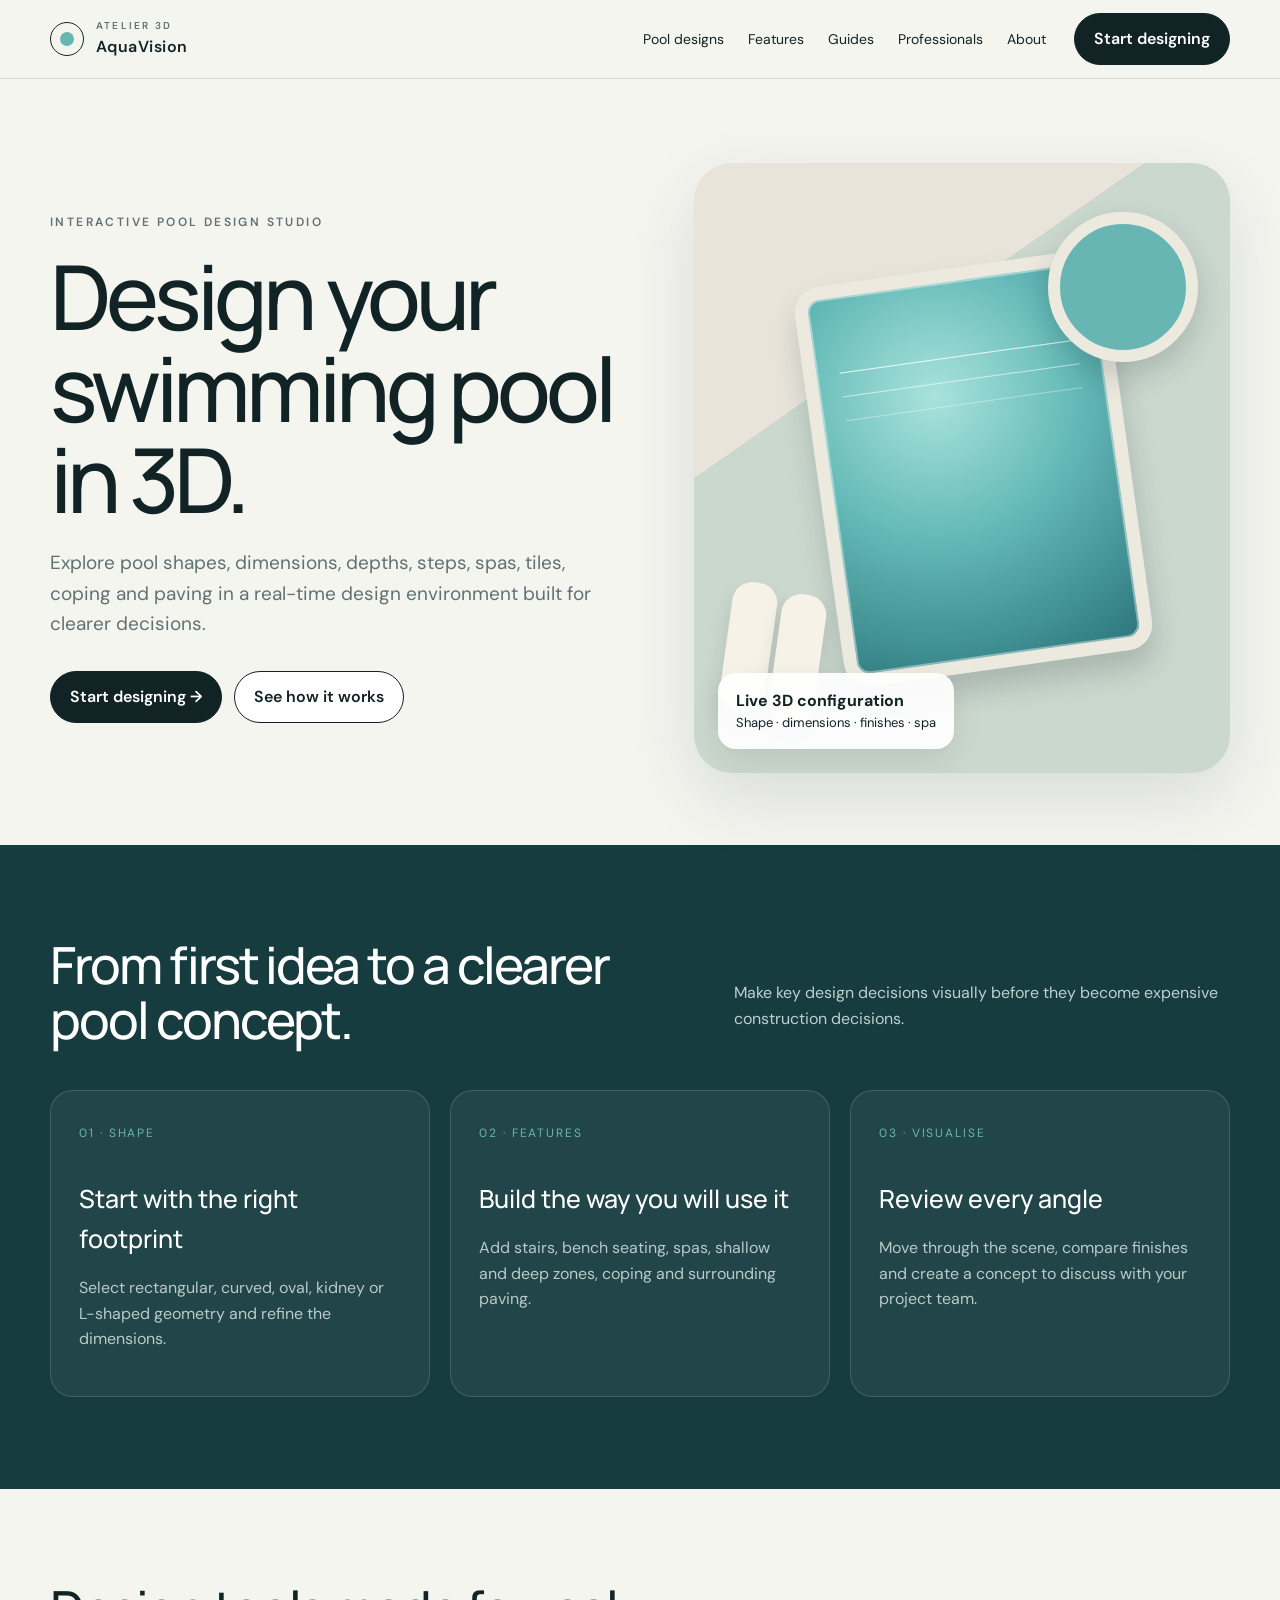
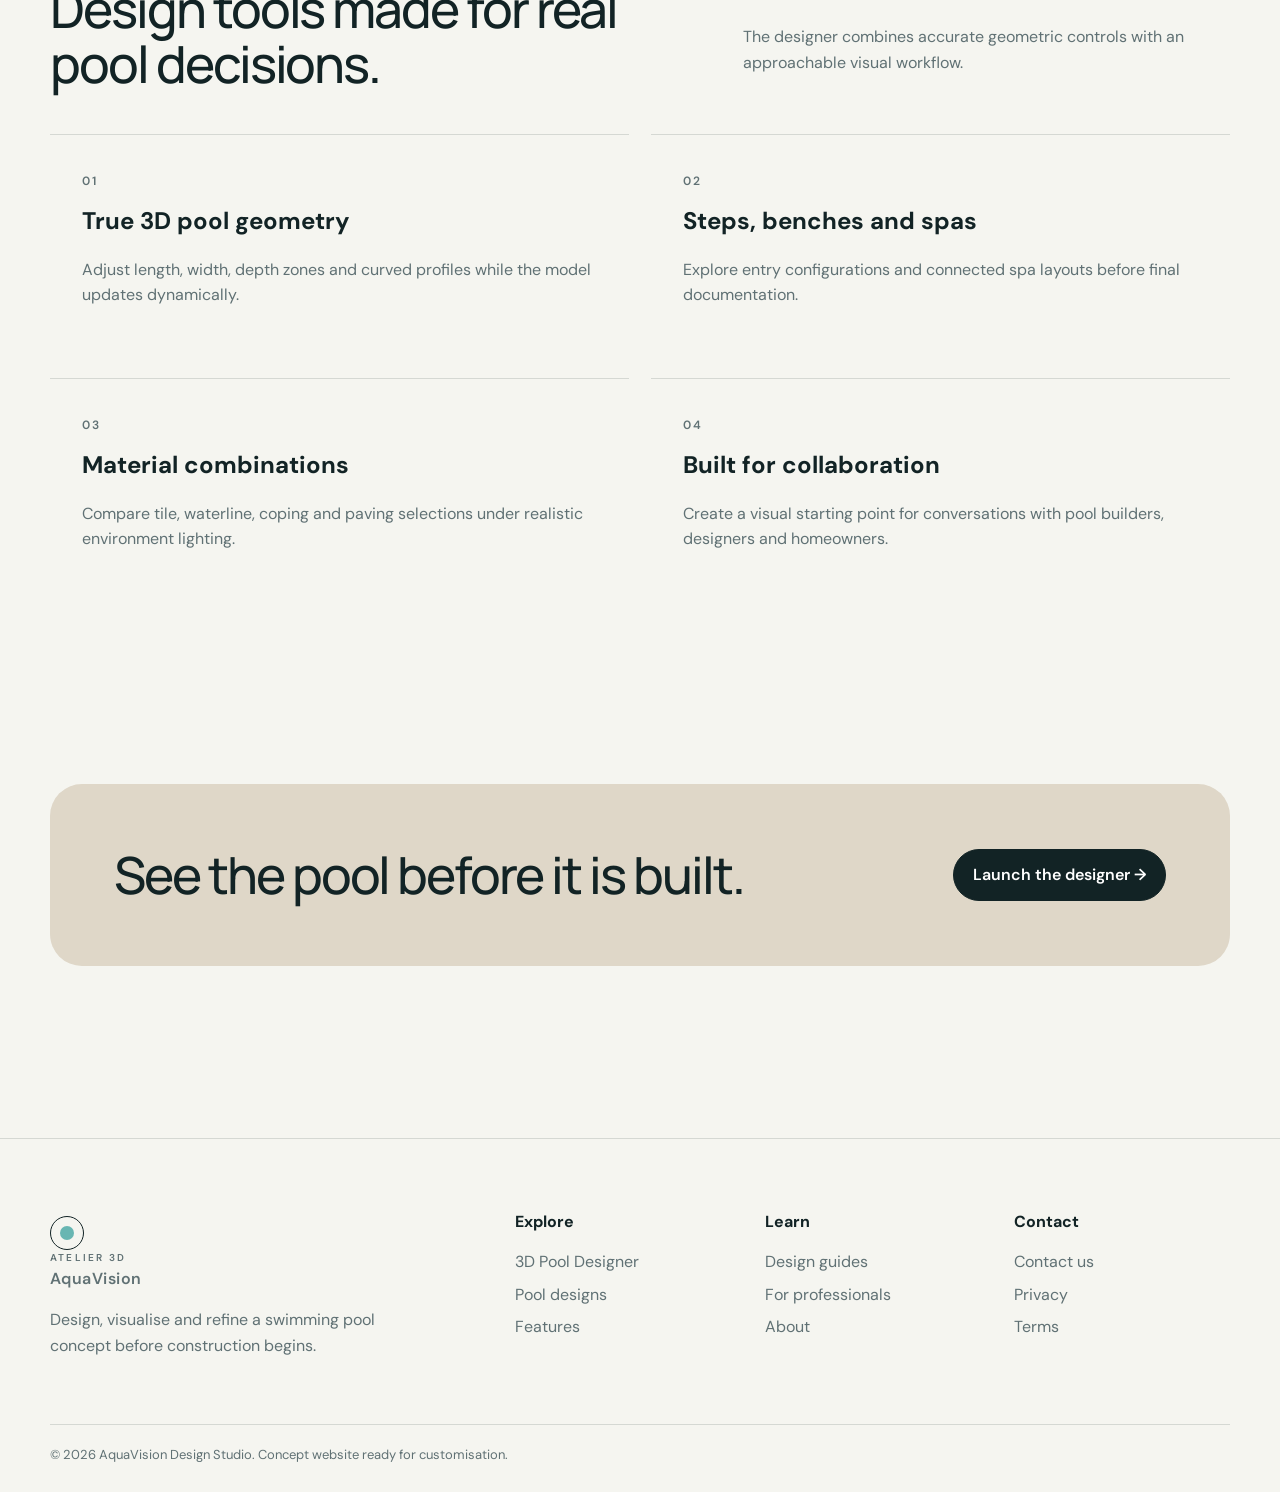
==== index.html @ f7818177 "Add files via upload" ====
<!doctype html><html lang="en-AU"><head><meta charset="utf-8"><meta name="viewport" content="width=device-width,initial-scale=1"><title>AquaVision | Design Your Swimming Pool in 3D</title><meta name="description" content="Interactive 3D swimming pool design software for exploring pool shapes, dimensions, steps, spas, tiles, coping and paving."><link rel="canonical" href="https://example.com/"><meta property="og:title" content="AquaVision | Design Your Swimming Pool in 3D"><meta property="og:description" content="Interactive 3D swimming pool design software for exploring pool shapes, dimensions, steps, spas, tiles, coping and paving."><meta property="og:type" content="website"><link rel="stylesheet" href="./assets/css/site.css"></head><body><header class="site-header"><div class="container nav"><a class="brand" href="./index.html"><span class="brand-mark"></span><span><small>ATELIER 3D</small>AquaVision</span></a><button class="menu-btn" aria-label="Toggle navigation">☰</button><nav class="nav-links"><a href="./pool-designs/index.html">Pool designs</a><a href="./pool-features/index.html">Features</a><a href="./guides/index.html">Guides</a><a href="./professionals/index.html">Professionals</a><a href="./about/index.html">About</a></nav><a class="nav-cta" href="./pool-designer/index.html">Start designing</a></div></header><main><section class="hero"><div class="container hero-grid"><div><div class="eyebrow">Interactive pool design studio</div><h1>Design your swimming pool in 3D.</h1><p>Explore pool shapes, dimensions, depths, steps, spas, tiles, coping and paving in a real-time design environment built for clearer decisions.</p><div class="actions"><a class="btn btn-primary" href="./pool-designer/index.html">Start designing →</a><a class="btn btn-light" href="#how">See how it works</a></div></div><div class="hero-visual" aria-label="Stylised aerial illustration of a modern swimming pool"><div class="pool-scene"><div class="pool-body"></div><div class="spa-circle"></div><div class="lounger l1"></div><div class="lounger l2"></div><div class="hero-badge"><strong>Live 3D configuration</strong>Shape · dimensions · finishes · spa</div></div></div></div></section>
<section class="section section-dark" id="how"><div class="container"><div class="section-head"><h2>From first idea to a clearer pool concept.</h2><p>Make key design decisions visually before they become expensive construction decisions.</p></div><div class="grid-3"><article class="card"><span class="card-number">01 · SHAPE</span><h3>Start with the right footprint</h3><p>Select rectangular, curved, oval, kidney or L-shaped geometry and refine the dimensions.</p></article><article class="card"><span class="card-number">02 · FEATURES</span><h3>Build the way you will use it</h3><p>Add stairs, bench seating, spas, shallow and deep zones, coping and surrounding paving.</p></article><article class="card"><span class="card-number">03 · VISUALISE</span><h3>Review every angle</h3><p>Move through the scene, compare finishes and create a concept to discuss with your project team.</p></article></div></div></section>
<section class="section"><div class="container"><div class="section-head"><h2>Design tools made for real pool decisions.</h2><p>The designer combines accurate geometric controls with an approachable visual workflow.</p></div><div class="feature-grid"><article class="feature"><span class="eyebrow">01</span><h3>True 3D pool geometry</h3><p>Adjust length, width, depth zones and curved profiles while the model updates dynamically.</p></article><article class="feature"><span class="eyebrow">02</span><h3>Steps, benches and spas</h3><p>Explore entry configurations and connected spa layouts before final documentation.</p></article><article class="feature"><span class="eyebrow">03</span><h3>Material combinations</h3><p>Compare tile, waterline, coping and paving selections under realistic environment lighting.</p></article><article class="feature"><span class="eyebrow">04</span><h3>Built for collaboration</h3><p>Create a visual starting point for conversations with pool builders, designers and homeowners.</p></article></div></div></section>
<section class="section"><div class="container banner"><h2>See the pool before it is built.</h2><a class="btn btn-primary" href="./pool-designer/index.html">Launch the designer →</a></div></section></main><footer class="footer"><div class="container"><div class="footer-grid"><div><a class="brand" href="./index.html"><span class="brand-mark"></span><span><small>ATELIER 3D</small>AquaVision</span></a><p style="max-width:360px;color:var(--muted)">Design, visualise and refine a swimming pool concept before construction begins.</p></div><div><h4>Explore</h4><a href="./pool-designer/index.html">3D Pool Designer</a><a href="./pool-designs/index.html">Pool designs</a><a href="./pool-features/index.html">Features</a></div><div><h4>Learn</h4><a href="./guides/index.html">Design guides</a><a href="./professionals/index.html">For professionals</a><a href="./about/index.html">About</a></div><div><h4>Contact</h4><a href="./contact/index.html">Contact us</a><a href="./privacy-policy/index.html">Privacy</a><a href="./terms-and-conditions/index.html">Terms</a></div></div><div class="copyright">© <span data-year></span> AquaVision Design Studio. Concept website ready for customisation.</div></div></footer><script src="./assets/js/site.js" defer></script></body></html>
---- assets/css/site.css ----
@import url('https://fonts.googleapis.com/css2?family=DM+Sans:wght@400;500;600&family=Manrope:wght@400;500;600&display=swap');
:root{--ink:#122325;--muted:#607174;--paper:#f5f5f0;--white:#fff;--line:rgba(18,35,37,.14);--aqua:#68b6b2;--deep:#173c40;--sand:#dfd7c8;--radius:1.4rem;--shadow:0 24px 70px rgba(20,44,46,.12)}
*{box-sizing:border-box}html{scroll-behavior:smooth}body{margin:0;background:var(--paper);color:var(--ink);font-family:'DM Sans',Arial,sans-serif;line-height:1.6}img{max-width:100%;display:block}a{color:inherit;text-decoration:none}button,input,textarea,select{font:inherit}.container{width:min(1180px,calc(100% - 40px));margin:auto}.site-header{position:sticky;top:0;z-index:50;background:rgba(245,245,240,.9);backdrop-filter:blur(18px);border-bottom:1px solid var(--line)}.nav{height:78px;display:flex;align-items:center;gap:28px}.brand{display:flex;align-items:center;gap:12px;font-weight:600;letter-spacing:.03em}.brand-mark{width:34px;height:34px;border-radius:50%;border:1px solid var(--ink);display:grid;place-items:center}.brand-mark:after{content:'';width:14px;height:14px;border-radius:50%;background:var(--aqua)}.brand small{display:block;font-size:10px;letter-spacing:.22em;color:var(--muted)}.nav-links{display:flex;gap:24px;margin-left:auto;font-size:14px}.nav-links a:hover{color:var(--aqua)}.nav-cta,.btn{display:inline-flex;align-items:center;justify-content:center;gap:8px;border-radius:999px;border:1px solid var(--ink);padding:12px 19px;font-weight:600;cursor:pointer;transition:.2s}.btn:hover,.nav-cta:hover{transform:translateY(-2px)}.btn-primary,.nav-cta{background:var(--ink);color:#fff}.btn-light{background:#fff}.menu-btn{display:none;margin-left:auto;border:0;background:transparent;font-size:25px}.hero{padding:84px 0 72px}.hero-grid{display:grid;grid-template-columns:1.04fr .96fr;gap:64px;align-items:center}.eyebrow{font-size:12px;letter-spacing:.2em;text-transform:uppercase;color:var(--muted);font-weight:600}.hero h1,.page-hero h1{font-family:'Manrope',sans-serif;font-weight:500;letter-spacing:-.055em;line-height:1.02;margin:18px 0 24px;font-size:clamp(3.6rem,7vw,7rem)}.hero p{font-size:19px;color:var(--muted);max-width:620px}.actions{display:flex;flex-wrap:wrap;gap:12px;margin-top:32px}.hero-visual{position:relative;min-height:610px;border-radius:38px;background:#d8e7e4;overflow:hidden;box-shadow:var(--shadow)}.pool-scene{position:absolute;inset:0;background:linear-gradient(145deg,#e8e4da 0 32%,#cbd8ce 32% 100%)}.pool-body{position:absolute;width:58%;height:66%;left:23%;top:17%;border:13px solid #ece9df;border-radius:26px;background:radial-gradient(circle at 40% 30%,#a9e3dc,#64b9b7 45%,#2c777c);box-shadow:0 18px 28px rgba(18,35,37,.18),inset 0 0 0 2px rgba(255,255,255,.4);transform:rotate(-8deg)}.pool-body:before,.pool-body:after{content:'';position:absolute;left:8%;right:8%;height:1px;background:rgba(255,255,255,.5);box-shadow:0 24px rgba(255,255,255,.34),0 48px rgba(255,255,255,.2);top:20%}.spa-circle{position:absolute;width:150px;height:150px;border:12px solid #ece9df;border-radius:50%;right:6%;top:8%;background:#67b6b4;box-shadow:0 14px 30px rgba(18,35,37,.18)}.lounger{position:absolute;width:45px;height:130px;border-radius:20px;background:#f7f2e8;box-shadow:0 12px 20px rgba(18,35,37,.12)}.l1{left:6%;bottom:10%;transform:rotate(8deg)}.l2{left:15%;bottom:8%;transform:rotate(8deg)}.hero-badge{position:absolute;left:24px;bottom:24px;background:rgba(255,255,255,.92);padding:15px 18px;border-radius:18px;font-size:13px;box-shadow:0 12px 30px rgba(0,0,0,.08)}.hero-badge strong{display:block;font-size:16px}.section{padding:92px 0}.section-dark{background:var(--deep);color:#fff}.section-head{display:flex;justify-content:space-between;align-items:end;gap:30px;margin-bottom:42px}.section-head h2{font-family:'Manrope';font-weight:500;font-size:clamp(2.4rem,4vw,4.6rem);line-height:1.08;letter-spacing:-.04em;margin:0}.section-head p{max-width:500px;color:var(--muted)}.section-dark .section-head p{color:#bdd0cf}.grid-3{display:grid;grid-template-columns:repeat(3,1fr);gap:20px}.card{background:#fff;border:1px solid var(--line);border-radius:var(--radius);padding:28px;min-height:230px}.section-dark .card{background:rgba(255,255,255,.05);border-color:rgba(255,255,255,.14)}.card-number{font-size:12px;letter-spacing:.16em;color:var(--aqua)}.card h3{font-family:'Manrope';font-weight:500;font-size:25px;margin:35px 0 12px}.card p{color:var(--muted)}.section-dark .card p{color:#b9cac9}.feature-grid{display:grid;grid-template-columns:repeat(2,1fr);gap:22px}.feature{padding:32px;border-top:1px solid var(--line)}.feature h3{font-size:24px;margin:10px 0}.feature p{color:var(--muted)}.banner{border-radius:32px;padding:64px;background:var(--sand);display:grid;grid-template-columns:1fr auto;align-items:center;gap:30px}.banner h2{font:500 clamp(2.3rem,4vw,4.4rem)/1.05 'Manrope';letter-spacing:-.04em;margin:0}.page-hero{padding:78px 0 52px}.page-hero p{font-size:19px;color:var(--muted);max-width:740px}.content-grid{display:grid;grid-template-columns:repeat(3,1fr);gap:22px}.content-card{background:#fff;border-radius:22px;overflow:hidden;border:1px solid var(--line)}.content-art{height:210px;background:linear-gradient(135deg,#cdded9,#89bab5);position:relative}.content-art:after{content:'';position:absolute;inset:24px;border:9px solid rgba(255,255,255,.8);border-radius:20px;background:linear-gradient(145deg,#8fd1cb,#367f84)}.content-body{padding:25px}.content-body h2,.content-body h3{font:500 25px 'Manrope';margin:0 0 10px}.content-body p{color:var(--muted)}.prose{max-width:820px}.prose h2{font:500 40px 'Manrope';letter-spacing:-.035em;margin-top:55px}.prose h3{font:500 25px 'Manrope';margin-top:34px}.prose p,.prose li{color:var(--muted);font-size:17px}.prose li{margin:8px 0}.faq{border-top:1px solid var(--line)}details{border-bottom:1px solid var(--line);padding:20px 0}summary{cursor:pointer;font-weight:600;font-size:18px}.designer-shell{background:#fff;border:1px solid var(--line);border-radius:26px;overflow:hidden}.designer-toolbar{display:flex;justify-content:space-between;align-items:center;padding:16px 20px;border-bottom:1px solid var(--line)}.designer-frame{display:block;width:100%;height:78vh;min-height:680px;border:0;background:#dfe9e7}.form-grid{display:grid;grid-template-columns:1fr 1fr;gap:18px}.field{display:flex;flex-direction:column;gap:7px}.field.full{grid-column:1/-1}.field input,.field textarea,.field select{border:1px solid var(--line);border-radius:12px;padding:13px;background:#fff}.field textarea{min-height:140px}.notice{padding:14px 16px;border-radius:12px;background:#e5eeec;color:var(--deep);display:none}.footer{padding:70px 0 26px;border-top:1px solid var(--line);margin-top:80px}.footer-grid{display:grid;grid-template-columns:2fr 1fr 1fr 1fr;gap:34px}.footer h4{margin:0 0 15px}.footer a{display:block;color:var(--muted);margin:7px 0}.copyright{border-top:1px solid var(--line);margin-top:50px;padding-top:20px;color:var(--muted);font-size:13px}.mobile-open .nav-links{display:flex}
@media(max-width:900px){.hero-grid,.grid-3,.content-grid,.footer-grid{grid-template-columns:1fr}.hero-visual{min-height:480px}.feature-grid{grid-template-columns:1fr}.section-head,.banner{grid-template-columns:1fr;display:grid}.nav-links{display:none;position:absolute;left:20px;right:20px;top:78px;background:#fff;padding:20px;border-radius:18px;box-shadow:var(--shadow);flex-direction:column}.menu-btn{display:block}.nav-cta{display:none}.designer-frame{height:70vh;min-height:560px}}
@media(max-width:600px){.container{width:min(100% - 24px,1180px)}.hero{padding-top:48px}.hero h1,.page-hero h1{font-size:3.25rem}.hero-visual{min-height:400px}.section{padding:65px 0}.form-grid{grid-template-columns:1fr}.field.full{grid-column:auto}.banner{padding:34px}.pool-body{width:66%;left:17%}.spa-circle{width:110px;height:110px}}
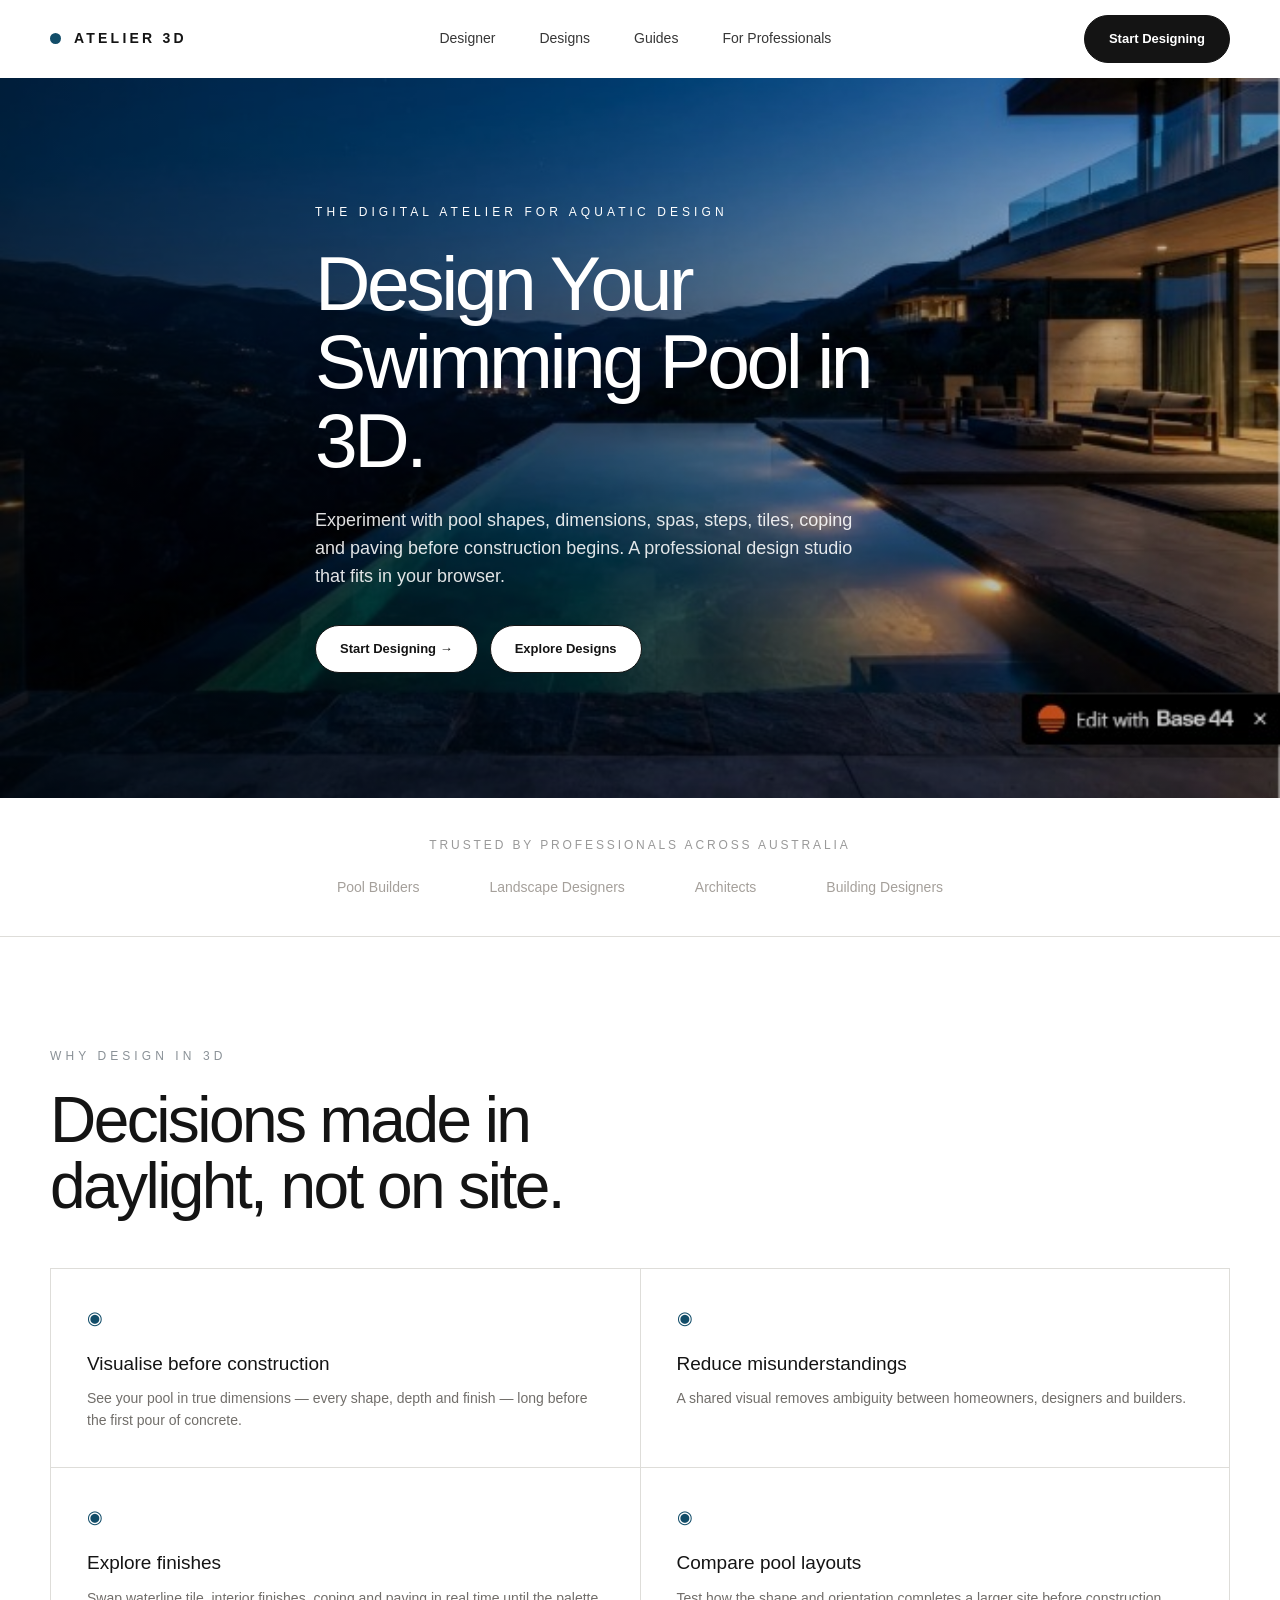
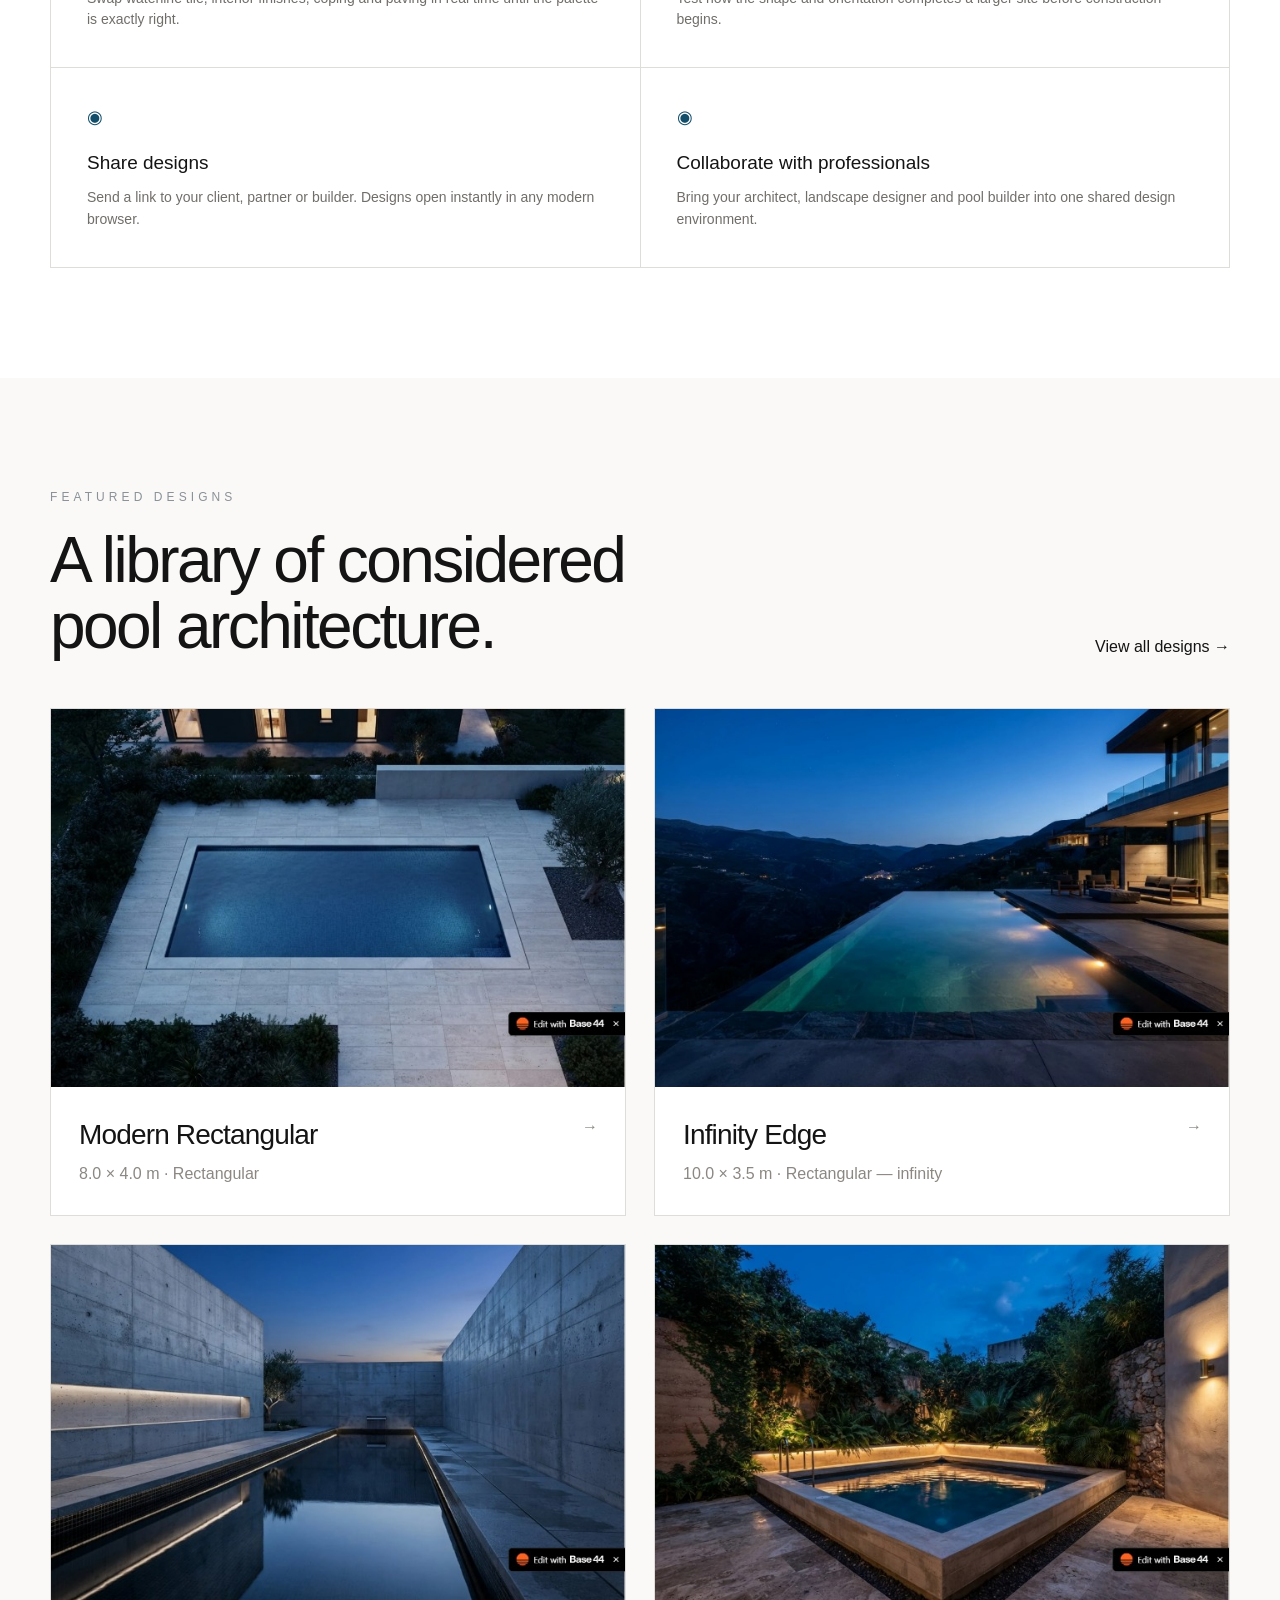
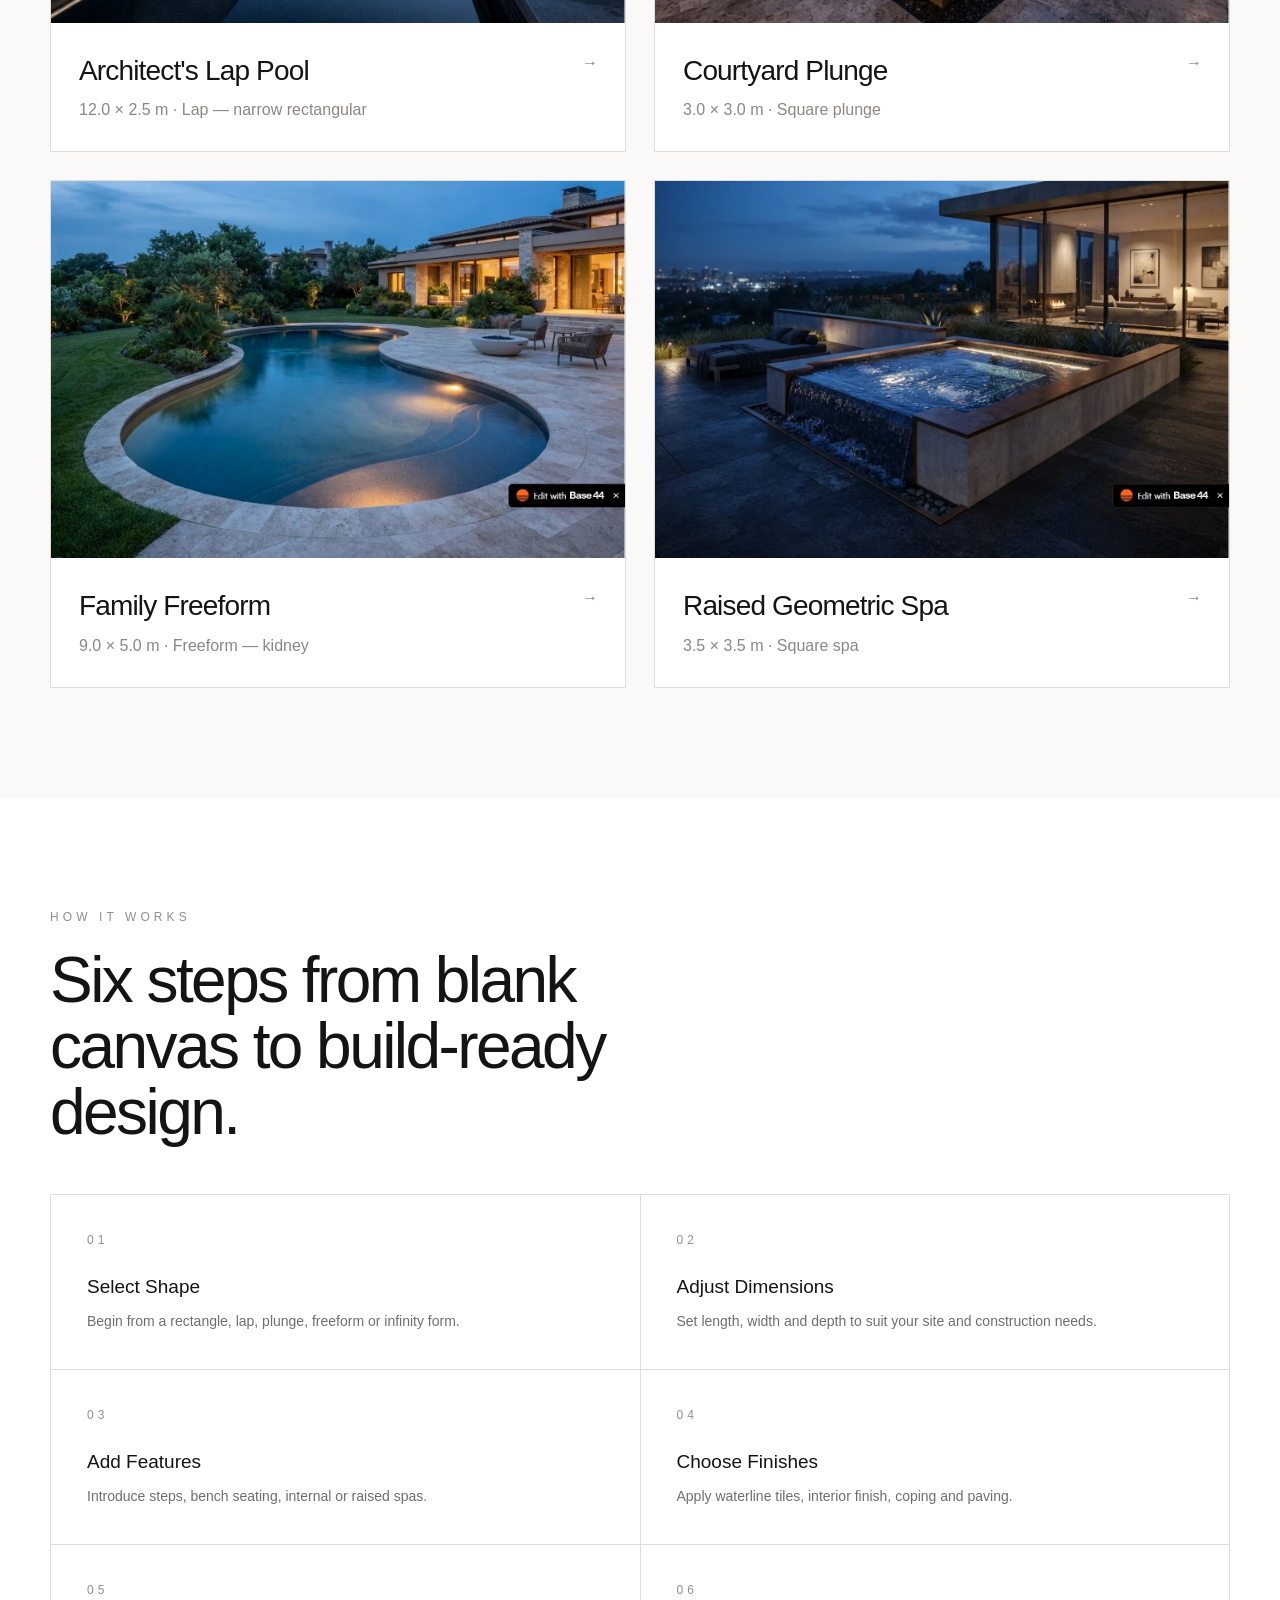
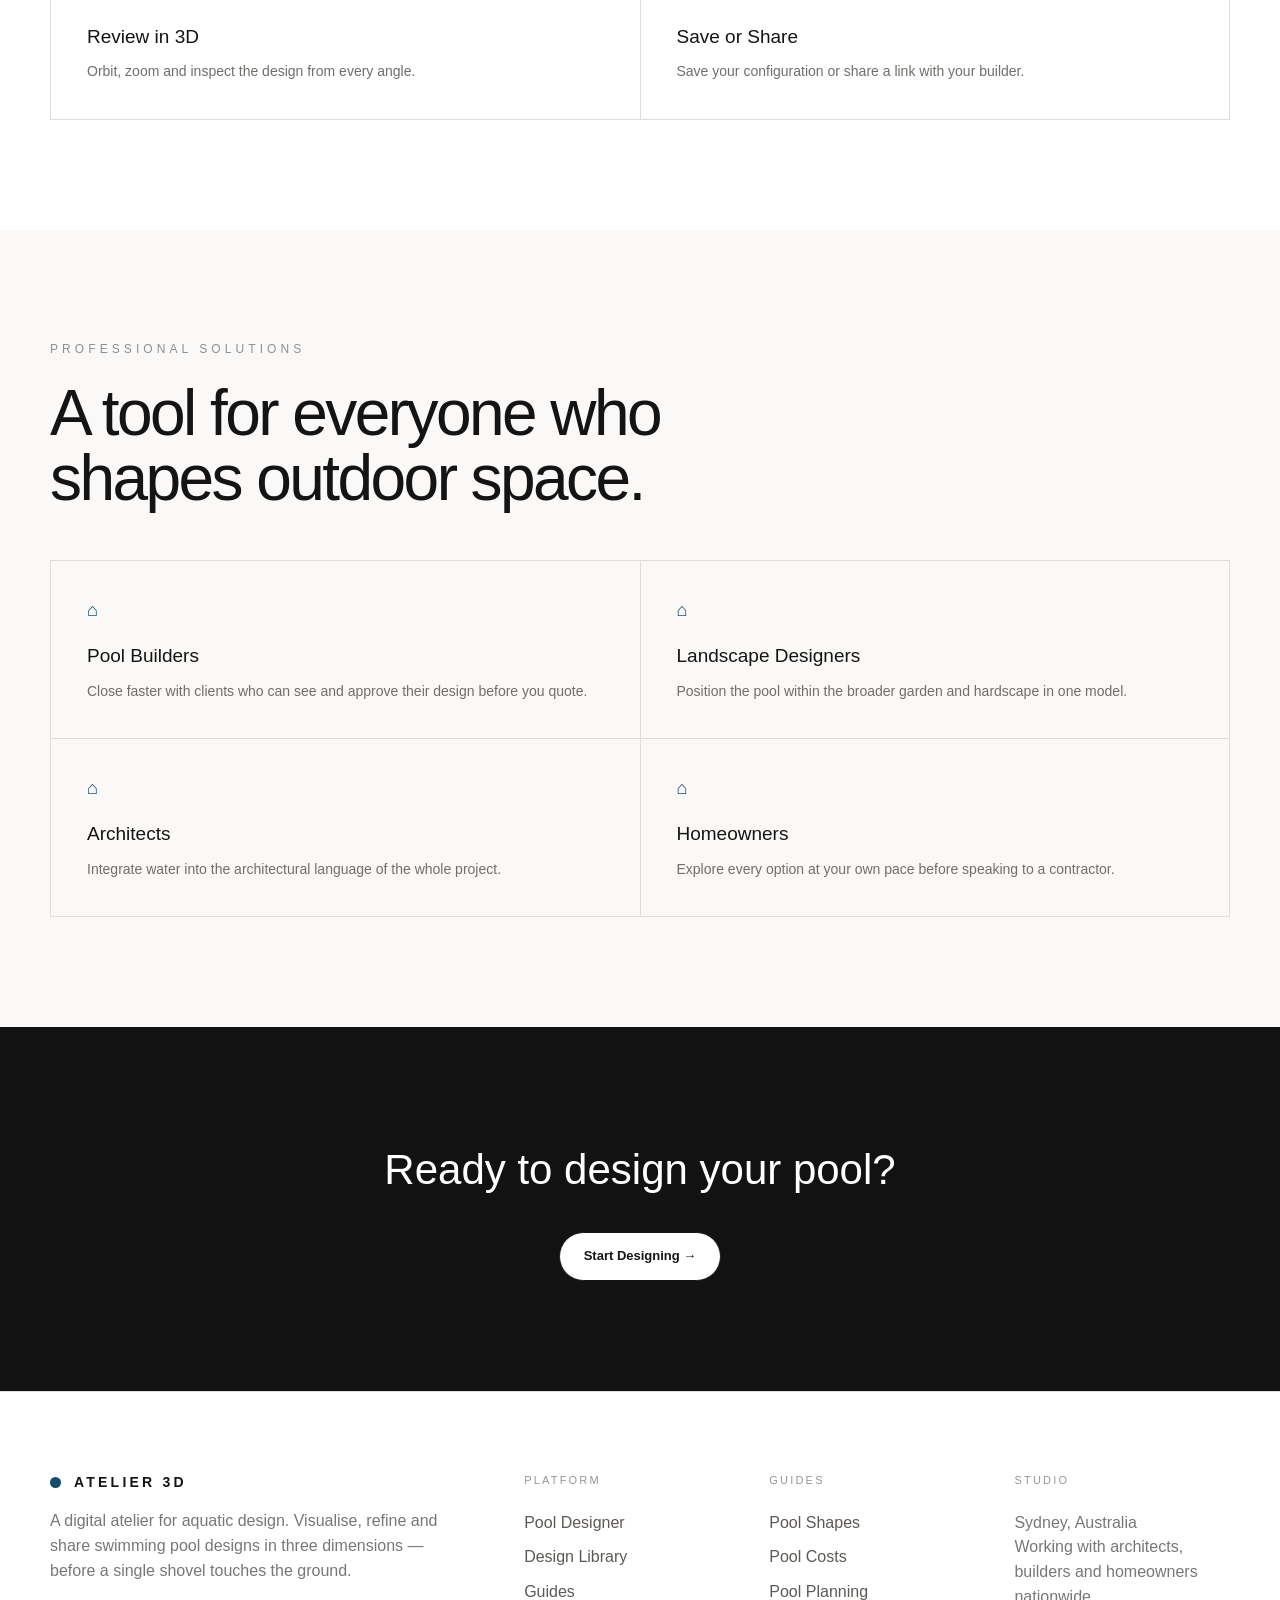
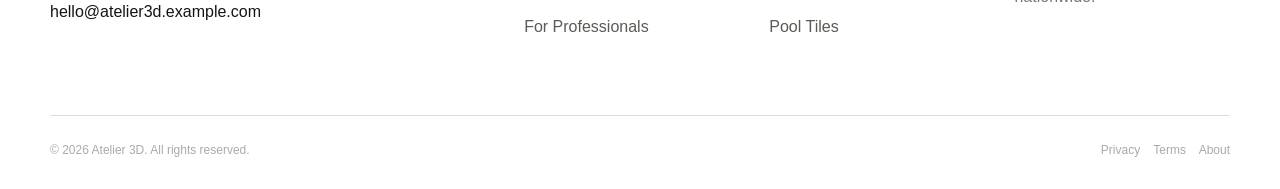
==== commit 3272481a: "Add files via upload" ====
--- a/index.html
+++ b/index.html
@@ -1,4 +1,46 @@
-<!doctype html><html lang="en-AU"><head><meta charset="utf-8"><meta name="viewport" content="width=device-width,initial-scale=1"><title>AquaVision | Design Your Swimming Pool in 3D</title><meta name="description" content="Interactive 3D swimming pool design software for exploring pool shapes, dimensions, steps, spas, tiles, coping and paving."><link rel="canonical" href="https://example.com/"><meta property="og:title" content="AquaVision | Design Your Swimming Pool in 3D"><meta property="og:description" content="Interactive 3D swimming pool design software for exploring pool shapes, dimensions, steps, spas, tiles, coping and paving."><meta property="og:type" content="website"><link rel="stylesheet" href="./assets/css/site.css"></head><body><header class="site-header"><div class="container nav"><a class="brand" href="./index.html"><span class="brand-mark"></span><span><small>ATELIER 3D</small>AquaVision</span></a><button class="menu-btn" aria-label="Toggle navigation">☰</button><nav class="nav-links"><a href="./pool-designs/index.html">Pool designs</a><a href="./pool-features/index.html">Features</a><a href="./guides/index.html">Guides</a><a href="./professionals/index.html">Professionals</a><a href="./about/index.html">About</a></nav><a class="nav-cta" href="./pool-designer/index.html">Start designing</a></div></header><main><section class="hero"><div class="container hero-grid"><div><div class="eyebrow">Interactive pool design studio</div><h1>Design your swimming pool in 3D.</h1><p>Explore pool shapes, dimensions, depths, steps, spas, tiles, coping and paving in a real-time design environment built for clearer decisions.</p><div class="actions"><a class="btn btn-primary" href="./pool-designer/index.html">Start designing →</a><a class="btn btn-light" href="#how">See how it works</a></div></div><div class="hero-visual" aria-label="Stylised aerial illustration of a modern swimming pool"><div class="pool-scene"><div class="pool-body"></div><div class="spa-circle"></div><div class="lounger l1"></div><div class="lounger l2"></div><div class="hero-badge"><strong>Live 3D configuration</strong>Shape · dimensions · finishes · spa</div></div></div></div></section>
-<section class="section section-dark" id="how"><div class="container"><div class="section-head"><h2>From first idea to a clearer pool concept.</h2><p>Make key design decisions visually before they become expensive construction decisions.</p></div><div class="grid-3"><article class="card"><span class="card-number">01 · SHAPE</span><h3>Start with the right footprint</h3><p>Select rectangular, curved, oval, kidney or L-shaped geometry and refine the dimensions.</p></article><article class="card"><span class="card-number">02 · FEATURES</span><h3>Build the way you will use it</h3><p>Add stairs, bench seating, spas, shallow and deep zones, coping and surrounding paving.</p></article><article class="card"><span class="card-number">03 · VISUALISE</span><h3>Review every angle</h3><p>Move through the scene, compare finishes and create a concept to discuss with your project team.</p></article></div></div></section>
-<section class="section"><div class="container"><div class="section-head"><h2>Design tools made for real pool decisions.</h2><p>The designer combines accurate geometric controls with an approachable visual workflow.</p></div><div class="feature-grid"><article class="feature"><span class="eyebrow">01</span><h3>True 3D pool geometry</h3><p>Adjust length, width, depth zones and curved profiles while the model updates dynamically.</p></article><article class="feature"><span class="eyebrow">02</span><h3>Steps, benches and spas</h3><p>Explore entry configurations and connected spa layouts before final documentation.</p></article><article class="feature"><span class="eyebrow">03</span><h3>Material combinations</h3><p>Compare tile, waterline, coping and paving selections under realistic environment lighting.</p></article><article class="feature"><span class="eyebrow">04</span><h3>Built for collaboration</h3><p>Create a visual starting point for conversations with pool builders, designers and homeowners.</p></article></div></div></section>
-<section class="section"><div class="container banner"><h2>See the pool before it is built.</h2><a class="btn btn-primary" href="./pool-designer/index.html">Launch the designer →</a></div></section></main><footer class="footer"><div class="container"><div class="footer-grid"><div><a class="brand" href="./index.html"><span class="brand-mark"></span><span><small>ATELIER 3D</small>AquaVision</span></a><p style="max-width:360px;color:var(--muted)">Design, visualise and refine a swimming pool concept before construction begins.</p></div><div><h4>Explore</h4><a href="./pool-designer/index.html">3D Pool Designer</a><a href="./pool-designs/index.html">Pool designs</a><a href="./pool-features/index.html">Features</a></div><div><h4>Learn</h4><a href="./guides/index.html">Design guides</a><a href="./professionals/index.html">For professionals</a><a href="./about/index.html">About</a></div><div><h4>Contact</h4><a href="./contact/index.html">Contact us</a><a href="./privacy-policy/index.html">Privacy</a><a href="./terms-and-conditions/index.html">Terms</a></div></div><div class="copyright">© <span data-year></span> AquaVision Design Studio. Concept website ready for customisation.</div></div></footer><script src="./assets/js/site.js" defer></script></body></html>+<!doctype html><html lang="en"><head><meta charset="utf-8"><meta name="viewport" content="width=device-width,initial-scale=1">
+<title>Design Your Swimming Pool in 3D | Atelier 3D</title><meta name="description" content="Atelier 3D pool design studio">
+<link rel="stylesheet" href="assets/css/site.css"></head><body>
+
+<header class="site-header"><div class="shell nav-wrap">
+<a class="brand" href="index.html"><span class="brand-dot"></span>ATELIER 3D</a>
+<nav class="main-nav">
+<a href="pool-designer/index.html">Designer</a>
+<a href="pool-designs/index.html">Designs</a>
+<a href="guides/index.html">Guides</a>
+<a href="professionals/index.html">For Professionals</a>
+</nav>
+<a class="btn btn-dark" href="pool-designer/index.html">Start Designing</a>
+<button class="mobile-toggle" aria-label="Open menu">☰</button>
+</div></header>
+<main>
+<section class="hero"><div class="shell hero-inner"><div class="eyebrow" style="color:#fff">The digital atelier for aquatic design</div>
+<h1>Design Your Swimming Pool in 3D.</h1><p>Experiment with pool shapes, dimensions, spas, steps, tiles, coping and paving before construction begins. A professional design studio that fits in your browser.</p>
+<div class="hero-actions"><a class="btn btn-light" href="pool-designer/index.html">Start Designing →</a><a class="btn btn-light" href="pool-designs/index.html">Explore Designs</a></div></div></section>
+<section class="trust"><div class="shell">Trusted by professionals across Australia<div class="trust-list"><span>Pool Builders</span><span>Landscape Designers</span><span>Architects</span><span>Building Designers</span></div></div></section>
+<section class="section"><div class="shell"><div class="eyebrow">Why design in 3D</div><div class="section-head"><h2>Decisions made in daylight, not on site.</h2></div>
+<div class="feature-grid"><div class="feature-card"><div class="icon">◉</div><h3>Visualise before construction</h3><p>See your pool in true dimensions — every shape, depth and finish — long before the first pour of concrete.</p></div><div class="feature-card"><div class="icon">◉</div><h3>Reduce misunderstandings</h3><p>A shared visual removes ambiguity between homeowners, designers and builders.</p></div><div class="feature-card"><div class="icon">◉</div><h3>Explore finishes</h3><p>Swap waterline tile, interior finishes, coping and paving in real time until the palette is exactly right.</p></div><div class="feature-card"><div class="icon">◉</div><h3>Compare pool layouts</h3><p>Test how the shape and orientation completes a larger site before construction begins.</p></div><div class="feature-card"><div class="icon">◉</div><h3>Share designs</h3><p>Send a link to your client, partner or builder. Designs open instantly in any modern browser.</p></div><div class="feature-card"><div class="icon">◉</div><h3>Collaborate with professionals</h3><p>Bring your architect, landscape designer and pool builder into one shared design environment.</p></div></div></div></section>
+<section class="section section-soft"><div class="shell"><div class="eyebrow">Featured designs</div><div class="section-head"><h2>A library of considered pool architecture.</h2><a href="pool-designs/index.html">View all designs →</a></div><div class="design-grid"><a class="design-card" href="pool-designs/modern-rectangular/index.html"><img src="assets/images/modern-rectangular.jpg" alt="Modern Rectangular">
+<div class="design-copy"><h3>Modern Rectangular</h3><p>8.0 × 4.0 m · Rectangular</p><span class="arrow">→</span></div></a><a class="design-card" href="pool-designs/infinity-edge/index.html"><img src="assets/images/infinity-edge.jpg" alt="Infinity Edge">
+<div class="design-copy"><h3>Infinity Edge</h3><p>10.0 × 3.5 m · Rectangular — infinity</p><span class="arrow">→</span></div></a><a class="design-card" href="pool-designs/architect-lap-pool/index.html"><img src="assets/images/architect-lap-pool.jpg" alt="Architect's Lap Pool">
+<div class="design-copy"><h3>Architect's Lap Pool</h3><p>12.0 × 2.5 m · Lap — narrow rectangular</p><span class="arrow">→</span></div></a><a class="design-card" href="pool-designs/courtyard-plunge/index.html"><img src="assets/images/courtyard-plunge.jpg" alt="Courtyard Plunge">
+<div class="design-copy"><h3>Courtyard Plunge</h3><p>3.0 × 3.0 m · Square plunge</p><span class="arrow">→</span></div></a><a class="design-card" href="pool-designs/family-freeform/index.html"><img src="assets/images/family-freeform.jpg" alt="Family Freeform">
+<div class="design-copy"><h3>Family Freeform</h3><p>9.0 × 5.0 m · Freeform — kidney</p><span class="arrow">→</span></div></a><a class="design-card" href="pool-designs/raised-geometric-spa/index.html"><img src="assets/images/raised-geometric-spa.jpg" alt="Raised Geometric Spa">
+<div class="design-copy"><h3>Raised Geometric Spa</h3><p>3.5 × 3.5 m · Square spa</p><span class="arrow">→</span></div></a></div></div></section>
+<section class="section"><div class="shell"><div class="eyebrow">How it works</div><div class="section-head"><h2>Six steps from blank canvas to build-ready design.</h2></div><div class="steps-grid"><div class="step-card"><div class="eyebrow">01</div><h3>Select Shape</h3><p>Begin from a rectangle, lap, plunge, freeform or infinity form.</p></div><div class="step-card"><div class="eyebrow">02</div><h3>Adjust Dimensions</h3><p>Set length, width and depth to suit your site and construction needs.</p></div><div class="step-card"><div class="eyebrow">03</div><h3>Add Features</h3><p>Introduce steps, bench seating, internal or raised spas.</p></div><div class="step-card"><div class="eyebrow">04</div><h3>Choose Finishes</h3><p>Apply waterline tiles, interior finish, coping and paving.</p></div><div class="step-card"><div class="eyebrow">05</div><h3>Review in 3D</h3><p>Orbit, zoom and inspect the design from every angle.</p></div><div class="step-card"><div class="eyebrow">06</div><h3>Save or Share</h3><p>Save your configuration or share a link with your builder.</p></div></div></div></section>
+<section class="section section-soft"><div class="shell"><div class="eyebrow">Professional solutions</div><div class="section-head"><h2>A tool for everyone who shapes outdoor space.</h2></div><div class="role-grid">
+<div class="role-card"><div class="icon">⌂</div><h3>Pool Builders</h3><p>Close faster with clients who can see and approve their design before you quote.</p></div><div class="role-card"><div class="icon">⌂</div><h3>Landscape Designers</h3><p>Position the pool within the broader garden and hardscape in one model.</p></div><div class="role-card"><div class="icon">⌂</div><h3>Architects</h3><p>Integrate water into the architectural language of the whole project.</p></div><div class="role-card"><div class="icon">⌂</div><h3>Homeowners</h3><p>Explore every option at your own pace before speaking to a contractor.</p></div></div></div></section>
+<section class="section-dark dark-cta"><h2>Ready to design your pool?</h2><a class="btn btn-light" href="pool-designer/index.html">Start Designing →</a></section>
+</main>
+<footer class="site-footer"><div class="shell">
+<div class="footer-grid">
+<div><a class="brand" href="index.html"><span class="brand-dot"></span>ATELIER 3D</a>
+<p class="footer-copy">A digital atelier for aquatic design. Visualise, refine and share swimming pool designs in three dimensions — before a single shovel touches the ground.</p>
+<p>hello@atelier3d.example.com</p></div>
+<div class="footer-col"><div class="footer-title">Platform</div><a href="pool-designer/index.html">Pool Designer</a><a href="pool-designs/index.html">Design Library</a><a href="guides/index.html">Guides</a><a href="professionals/index.html">For Professionals</a></div>
+<div class="footer-col"><div class="footer-title">Guides</div><a href="guides/pool-shapes/index.html">Pool Shapes</a><a href="guides/pool-costs/index.html">Pool Costs</a><a href="guides/pool-planning/index.html">Pool Planning</a><a href="guides/pool-tiles/index.html">Pool Tiles</a></div>
+<div class="footer-col"><div class="footer-title">Studio</div><p class="footer-copy">Sydney, Australia<br>Working with architects, builders and homeowners nationwide.</p></div>
+</div>
+<div class="footer-bottom"><span>© 2026 Atelier 3D. All rights reserved.</span><span><a href="privacy-policy/index.html">Privacy</a>&nbsp;&nbsp;&nbsp; <a href="terms-and-conditions/index.html">Terms</a>&nbsp;&nbsp;&nbsp; <a href="about/index.html">About</a></span></div>
+</div></footer>
+<script src="assets/js/site.js"></script></body></html>
--- a/assets/css/site.css
+++ b/assets/css/site.css
@@ -1,5 +1,78 @@
-@import url('https://fonts.googleapis.com/css2?family=DM+Sans:wght@400;500;600&family=Manrope:wght@400;500;600&display=swap');
-:root{--ink:#122325;--muted:#607174;--paper:#f5f5f0;--white:#fff;--line:rgba(18,35,37,.14);--aqua:#68b6b2;--deep:#173c40;--sand:#dfd7c8;--radius:1.4rem;--shadow:0 24px 70px rgba(20,44,46,.12)}
-*{box-sizing:border-box}html{scroll-behavior:smooth}body{margin:0;background:var(--paper);color:var(--ink);font-family:'DM Sans',Arial,sans-serif;line-height:1.6}img{max-width:100%;display:block}a{color:inherit;text-decoration:none}button,input,textarea,select{font:inherit}.container{width:min(1180px,calc(100% - 40px));margin:auto}.site-header{position:sticky;top:0;z-index:50;background:rgba(245,245,240,.9);backdrop-filter:blur(18px);border-bottom:1px solid var(--line)}.nav{height:78px;display:flex;align-items:center;gap:28px}.brand{display:flex;align-items:center;gap:12px;font-weight:600;letter-spacing:.03em}.brand-mark{width:34px;height:34px;border-radius:50%;border:1px solid var(--ink);display:grid;place-items:center}.brand-mark:after{content:'';width:14px;height:14px;border-radius:50%;background:var(--aqua)}.brand small{display:block;font-size:10px;letter-spacing:.22em;color:var(--muted)}.nav-links{display:flex;gap:24px;margin-left:auto;font-size:14px}.nav-links a:hover{color:var(--aqua)}.nav-cta,.btn{display:inline-flex;align-items:center;justify-content:center;gap:8px;border-radius:999px;border:1px solid var(--ink);padding:12px 19px;font-weight:600;cursor:pointer;transition:.2s}.btn:hover,.nav-cta:hover{transform:translateY(-2px)}.btn-primary,.nav-cta{background:var(--ink);color:#fff}.btn-light{background:#fff}.menu-btn{display:none;margin-left:auto;border:0;background:transparent;font-size:25px}.hero{padding:84px 0 72px}.hero-grid{display:grid;grid-template-columns:1.04fr .96fr;gap:64px;align-items:center}.eyebrow{font-size:12px;letter-spacing:.2em;text-transform:uppercase;color:var(--muted);font-weight:600}.hero h1,.page-hero h1{font-family:'Manrope',sans-serif;font-weight:500;letter-spacing:-.055em;line-height:1.02;margin:18px 0 24px;font-size:clamp(3.6rem,7vw,7rem)}.hero p{font-size:19px;color:var(--muted);max-width:620px}.actions{display:flex;flex-wrap:wrap;gap:12px;margin-top:32px}.hero-visual{position:relative;min-height:610px;border-radius:38px;background:#d8e7e4;overflow:hidden;box-shadow:var(--shadow)}.pool-scene{position:absolute;inset:0;background:linear-gradient(145deg,#e8e4da 0 32%,#cbd8ce 32% 100%)}.pool-body{position:absolute;width:58%;height:66%;left:23%;top:17%;border:13px solid #ece9df;border-radius:26px;background:radial-gradient(circle at 40% 30%,#a9e3dc,#64b9b7 45%,#2c777c);box-shadow:0 18px 28px rgba(18,35,37,.18),inset 0 0 0 2px rgba(255,255,255,.4);transform:rotate(-8deg)}.pool-body:before,.pool-body:after{content:'';position:absolute;left:8%;right:8%;height:1px;background:rgba(255,255,255,.5);box-shadow:0 24px rgba(255,255,255,.34),0 48px rgba(255,255,255,.2);top:20%}.spa-circle{position:absolute;width:150px;height:150px;border:12px solid #ece9df;border-radius:50%;right:6%;top:8%;background:#67b6b4;box-shadow:0 14px 30px rgba(18,35,37,.18)}.lounger{position:absolute;width:45px;height:130px;border-radius:20px;background:#f7f2e8;box-shadow:0 12px 20px rgba(18,35,37,.12)}.l1{left:6%;bottom:10%;transform:rotate(8deg)}.l2{left:15%;bottom:8%;transform:rotate(8deg)}.hero-badge{position:absolute;left:24px;bottom:24px;background:rgba(255,255,255,.92);padding:15px 18px;border-radius:18px;font-size:13px;box-shadow:0 12px 30px rgba(0,0,0,.08)}.hero-badge strong{display:block;font-size:16px}.section{padding:92px 0}.section-dark{background:var(--deep);color:#fff}.section-head{display:flex;justify-content:space-between;align-items:end;gap:30px;margin-bottom:42px}.section-head h2{font-family:'Manrope';font-weight:500;font-size:clamp(2.4rem,4vw,4.6rem);line-height:1.08;letter-spacing:-.04em;margin:0}.section-head p{max-width:500px;color:var(--muted)}.section-dark .section-head p{color:#bdd0cf}.grid-3{display:grid;grid-template-columns:repeat(3,1fr);gap:20px}.card{background:#fff;border:1px solid var(--line);border-radius:var(--radius);padding:28px;min-height:230px}.section-dark .card{background:rgba(255,255,255,.05);border-color:rgba(255,255,255,.14)}.card-number{font-size:12px;letter-spacing:.16em;color:var(--aqua)}.card h3{font-family:'Manrope';font-weight:500;font-size:25px;margin:35px 0 12px}.card p{color:var(--muted)}.section-dark .card p{color:#b9cac9}.feature-grid{display:grid;grid-template-columns:repeat(2,1fr);gap:22px}.feature{padding:32px;border-top:1px solid var(--line)}.feature h3{font-size:24px;margin:10px 0}.feature p{color:var(--muted)}.banner{border-radius:32px;padding:64px;background:var(--sand);display:grid;grid-template-columns:1fr auto;align-items:center;gap:30px}.banner h2{font:500 clamp(2.3rem,4vw,4.4rem)/1.05 'Manrope';letter-spacing:-.04em;margin:0}.page-hero{padding:78px 0 52px}.page-hero p{font-size:19px;color:var(--muted);max-width:740px}.content-grid{display:grid;grid-template-columns:repeat(3,1fr);gap:22px}.content-card{background:#fff;border-radius:22px;overflow:hidden;border:1px solid var(--line)}.content-art{height:210px;background:linear-gradient(135deg,#cdded9,#89bab5);position:relative}.content-art:after{content:'';position:absolute;inset:24px;border:9px solid rgba(255,255,255,.8);border-radius:20px;background:linear-gradient(145deg,#8fd1cb,#367f84)}.content-body{padding:25px}.content-body h2,.content-body h3{font:500 25px 'Manrope';margin:0 0 10px}.content-body p{color:var(--muted)}.prose{max-width:820px}.prose h2{font:500 40px 'Manrope';letter-spacing:-.035em;margin-top:55px}.prose h3{font:500 25px 'Manrope';margin-top:34px}.prose p,.prose li{color:var(--muted);font-size:17px}.prose li{margin:8px 0}.faq{border-top:1px solid var(--line)}details{border-bottom:1px solid var(--line);padding:20px 0}summary{cursor:pointer;font-weight:600;font-size:18px}.designer-shell{background:#fff;border:1px solid var(--line);border-radius:26px;overflow:hidden}.designer-toolbar{display:flex;justify-content:space-between;align-items:center;padding:16px 20px;border-bottom:1px solid var(--line)}.designer-frame{display:block;width:100%;height:78vh;min-height:680px;border:0;background:#dfe9e7}.form-grid{display:grid;grid-template-columns:1fr 1fr;gap:18px}.field{display:flex;flex-direction:column;gap:7px}.field.full{grid-column:1/-1}.field input,.field textarea,.field select{border:1px solid var(--line);border-radius:12px;padding:13px;background:#fff}.field textarea{min-height:140px}.notice{padding:14px 16px;border-radius:12px;background:#e5eeec;color:var(--deep);display:none}.footer{padding:70px 0 26px;border-top:1px solid var(--line);margin-top:80px}.footer-grid{display:grid;grid-template-columns:2fr 1fr 1fr 1fr;gap:34px}.footer h4{margin:0 0 15px}.footer a{display:block;color:var(--muted);margin:7px 0}.copyright{border-top:1px solid var(--line);margin-top:50px;padding-top:20px;color:var(--muted);font-size:13px}.mobile-open .nav-links{display:flex}
-@media(max-width:900px){.hero-grid,.grid-3,.content-grid,.footer-grid{grid-template-columns:1fr}.hero-visual{min-height:480px}.feature-grid{grid-template-columns:1fr}.section-head,.banner{grid-template-columns:1fr;display:grid}.nav-links{display:none;position:absolute;left:20px;right:20px;top:78px;background:#fff;padding:20px;border-radius:18px;box-shadow:var(--shadow);flex-direction:column}.menu-btn{display:block}.nav-cta{display:none}.designer-frame{height:70vh;min-height:560px}}
-@media(max-width:600px){.container{width:min(100% - 24px,1180px)}.hero{padding-top:48px}.hero h1,.page-hero h1{font-size:3.25rem}.hero-visual{min-height:400px}.section{padding:65px 0}.form-grid{grid-template-columns:1fr}.field.full{grid-column:auto}.banner{padding:34px}.pool-body{width:66%;left:17%}.spa-circle{width:110px;height:110px}}
+
+:root{
+  --ink:#141414;--muted:#716e6a;--line:#deddd9;--soft:#f7f6f3;
+  --blue:#124d69;--warm:#8f7356;--max:1180px
+}
+*{box-sizing:border-box}html{scroll-behavior:smooth}body{margin:0;color:var(--ink);
+font-family:Inter,Arial,Helvetica,sans-serif;background:#fff;font-size:16px;line-height:1.55}
+a{color:inherit;text-decoration:none}img{display:block;max-width:100%}
+.site-header{height:78px;display:flex;align-items:center;border-bottom:0 solid var(--line)}
+.shell{width:min(var(--max),calc(100% - 44px));margin:auto}
+.nav-wrap{display:flex;align-items:center;justify-content:space-between;gap:28px}
+.brand{display:flex;align-items:center;gap:13px;font-size:14px;letter-spacing:.23em;font-weight:600;white-space:nowrap}
+.brand-dot{width:11px;height:11px;border-radius:50%;background:var(--blue)}
+.main-nav{display:flex;gap:44px;font-size:14px;color:#373737}
+.btn{display:inline-flex;align-items:center;justify-content:center;gap:10px;border-radius:999px;padding:13px 24px;
+font-size:13px;font-weight:600;border:1px solid var(--ink);transition:.18s}
+.btn-dark{background:var(--ink);color:#fff}.btn-light{background:#fff;color:var(--ink)}
+.btn:hover{transform:translateY(-1px)}
+.mobile-toggle{display:none;background:none;border:0;font-size:24px}
+.eyebrow{font-size:12px;letter-spacing:.34em;text-transform:uppercase;color:#8a9197;margin-bottom:22px}
+.hero{min-height:720px;color:#fff;background:
+linear-gradient(90deg,rgba(0,0,0,.62),rgba(0,0,0,.16)),
+url("../images/infinity-edge.jpg") center/cover no-repeat;display:flex;align-items:center}
+.hero-inner{max-width:650px;padding:90px 0}
+.hero h1,.display{font-weight:300;letter-spacing:-.045em;line-height:1.02;margin:0}
+.hero h1{font-size:clamp(48px,6vw,82px)}
+.hero p{max-width:570px;font-size:18px;color:rgba(255,255,255,.88);margin:28px 0 34px}
+.hero-actions{display:flex;gap:12px;flex-wrap:wrap}
+.trust{padding:38px 0;border-bottom:1px solid var(--line);text-align:center;color:#999;font-size:12px;letter-spacing:.24em;text-transform:uppercase}
+.trust-list{margin-top:22px;display:flex;justify-content:center;gap:70px;flex-wrap:wrap;color:#a5a09b;letter-spacing:0;text-transform:none;font-size:14px}
+.section{padding:110px 0}.section-soft{background:#faf9f7}.section-dark{background:#121212;color:#fff}
+.section-head{display:flex;align-items:end;justify-content:space-between;margin-bottom:48px;gap:30px}
+.section-head h2,.page-title{font-weight:300;letter-spacing:-.04em;line-height:1.03;margin:0}
+.section-head h2{font-size:clamp(42px,5vw,67px);max-width:680px}.page-title{font-size:clamp(48px,6vw,82px)}
+.lead{font-size:20px;max-width:650px;color:var(--muted);margin-top:24px}
+.feature-grid,.steps-grid,.role-grid{display:grid;grid-template-columns:repeat(2,1fr);border-top:1px solid var(--line);border-left:1px solid var(--line)}
+.feature-card,.step-card,.role-card{padding:36px;border-right:1px solid var(--line);border-bottom:1px solid var(--line);min-height:175px}
+.feature-card h3,.step-card h3,.role-card h3{font-size:19px;font-weight:500;margin:16px 0 10px}
+.feature-card p,.step-card p,.role-card p{color:var(--muted);font-size:14px;margin:0}.icon{font-size:18px;color:var(--blue)}
+.design-grid{display:grid;grid-template-columns:repeat(2,1fr);gap:28px}
+.design-card{border:1px solid var(--line);background:#fff}.design-card img{width:100%;aspect-ratio:1.52/1;object-fit:cover}
+.design-copy{padding:26px 28px 28px;position:relative}.design-copy h3{font-size:28px;font-weight:400;margin:0 0 6px;letter-spacing:-.03em}
+.design-copy p{margin:0;color:#8b8782}.arrow{position:absolute;right:27px;top:28px;color:#8b8782}
+.page-hero{padding:75px 0 85px}.page-hero .lead{font-size:20px}
+.guide-grid{display:grid;grid-template-columns:1fr 1fr;border-left:1px solid var(--line);border-top:1px solid var(--line)}
+.guide-card{padding:44px 42px;min-height:190px;border-right:1px solid var(--line);border-bottom:1px solid var(--line)}
+.guide-card .num{font-family:Georgia,serif;font-style:italic;color:var(--blue);font-size:14px}.guide-card h2{font-size:24px;margin:27px 0 22px}
+.guide-card span{color:#aaa}
+.article{max-width:760px}.article-head{padding:40px 0 38px;border-bottom:1px solid var(--line)}
+.breadcrumb{font-size:12px;color:#918d88;margin-bottom:34px}.article h1{font-size:48px;font-weight:300;letter-spacing:-.04em;line-height:1.05;margin:10px 0 20px}
+.article .intro{font-size:18px;color:#5f5b57}.article-body{padding-top:36px}.article-body h2{font-size:25px;font-weight:400;margin:0 0 20px}
+.article-body p{color:#494643;margin:0 0 24px}.article-spacer{min-height:520px}
+.cta-box{border:1px solid var(--line);padding:30px 34px;margin:50px 0 75px}.cta-box h3{font-size:20px;font-weight:400;margin:0 0 6px}.cta-box p{font-size:13px;color:#777;margin:0 0 20px}
+.related{border-top:1px solid var(--line);padding:64px 0}.pills{display:flex;gap:12px;flex-wrap:wrap}.pill{border:1px solid var(--line);border-radius:999px;padding:9px 18px;font-size:12px}
+.detail-hero{padding:42px 0}.detail-image{width:100%;aspect-ratio:1.52/1;object-fit:cover}
+.detail-content{padding:30px 0 80px}.detail-content h1{font-size:54px;font-weight:300;letter-spacing:-.04em;margin:10px 0 0}
+.subtitle{color:#807c77}.detail-description{max-width:1050px;color:#5c5854;font-size:18px;margin:34px 0}.specs{margin-top:72px}
+.specs h2,.related-designs h2{font-weight:400;font-size:25px}.spec-grid{display:grid;grid-template-columns:1fr 1fr;border-left:1px solid var(--line);border-top:1px solid var(--line)}
+.spec{padding:30px;border-right:1px solid var(--line);border-bottom:1px solid var(--line)}.spec small{display:block;color:#9aa1a5;letter-spacing:.1em;text-transform:uppercase;margin-bottom:8px}
+.related-designs{padding:70px 0;border-top:1px solid var(--line)}.related-cards{display:grid;grid-template-columns:repeat(3,1fr);gap:28px;margin-top:32px}
+.related-card{border:1px solid var(--line)}.related-card img{aspect-ratio:1.5/1;object-fit:cover;width:100%}.related-card div{padding:18px}.related-card h3{margin:0;font-size:18px}.related-card p{margin:4px 0 0;color:#999}
+.prof-list{display:grid;gap:28px;margin-top:80px}.prof-card{border:1px solid var(--line);padding:45px}.prof-card h2{font-weight:400;font-size:26px}.prof-card p{color:var(--muted)}.prof-card li{margin:9px 0;color:#555}.prof-card li::marker{color:var(--blue)}
+.dark-cta{text-align:center;padding:110px 20px}.dark-cta h2{font-size:42px;font-weight:300;margin:0 0 30px}
+.designer-wrap{padding:30px 0 80px}.designer-frame{width:100%;height:78vh;min-height:680px;border:1px solid var(--line);background:#111}
+.site-footer{padding:80px 0 30px;border-top:1px solid var(--line)}
+.footer-grid{display:grid;grid-template-columns:1.5fr .65fr .65fr .8fr;gap:70px}.footer-title{font-size:11px;letter-spacing:.2em;color:#9a9691;text-transform:uppercase;margin-bottom:22px}
+.footer-copy{color:#777;max-width:410px}.footer-col a{display:block;margin:10px 0;color:#5d5955}
+.footer-bottom{border-top:1px solid var(--line);margin-top:65px;padding-top:25px;display:flex;justify-content:space-between;color:#aaa;font-size:12px}
+@media(max-width:760px){
+ .shell{width:min(100% - 30px,var(--max))}.site-header{height:64px}.main-nav{display:none;position:absolute;top:64px;left:0;right:0;background:#fff;padding:24px;flex-direction:column;gap:18px;z-index:20;border-bottom:1px solid var(--line)}
+ .main-nav.open{display:flex}.mobile-toggle{display:block}.nav-wrap>.btn{display:none}
+ .hero{min-height:680px}.hero-inner{padding:70px 0}.hero h1{font-size:48px}
+ .section{padding:75px 0}.feature-grid,.steps-grid,.role-grid,.design-grid,.guide-grid,.spec-grid{grid-template-columns:1fr}
+ .guide-card{min-height:150px}.section-head{align-items:start;flex-direction:column}
+ .article-spacer{min-height:270px}.detail-content h1{font-size:43px}.related-cards{grid-template-columns:1fr}
+ .footer-grid{grid-template-columns:1fr 1fr;gap:40px}.footer-grid>div:first-child{grid-column:1/-1}.footer-bottom{align-items:flex-start;gap:20px;flex-direction:column}
+ .designer-frame{height:72vh;min-height:560px}
+}
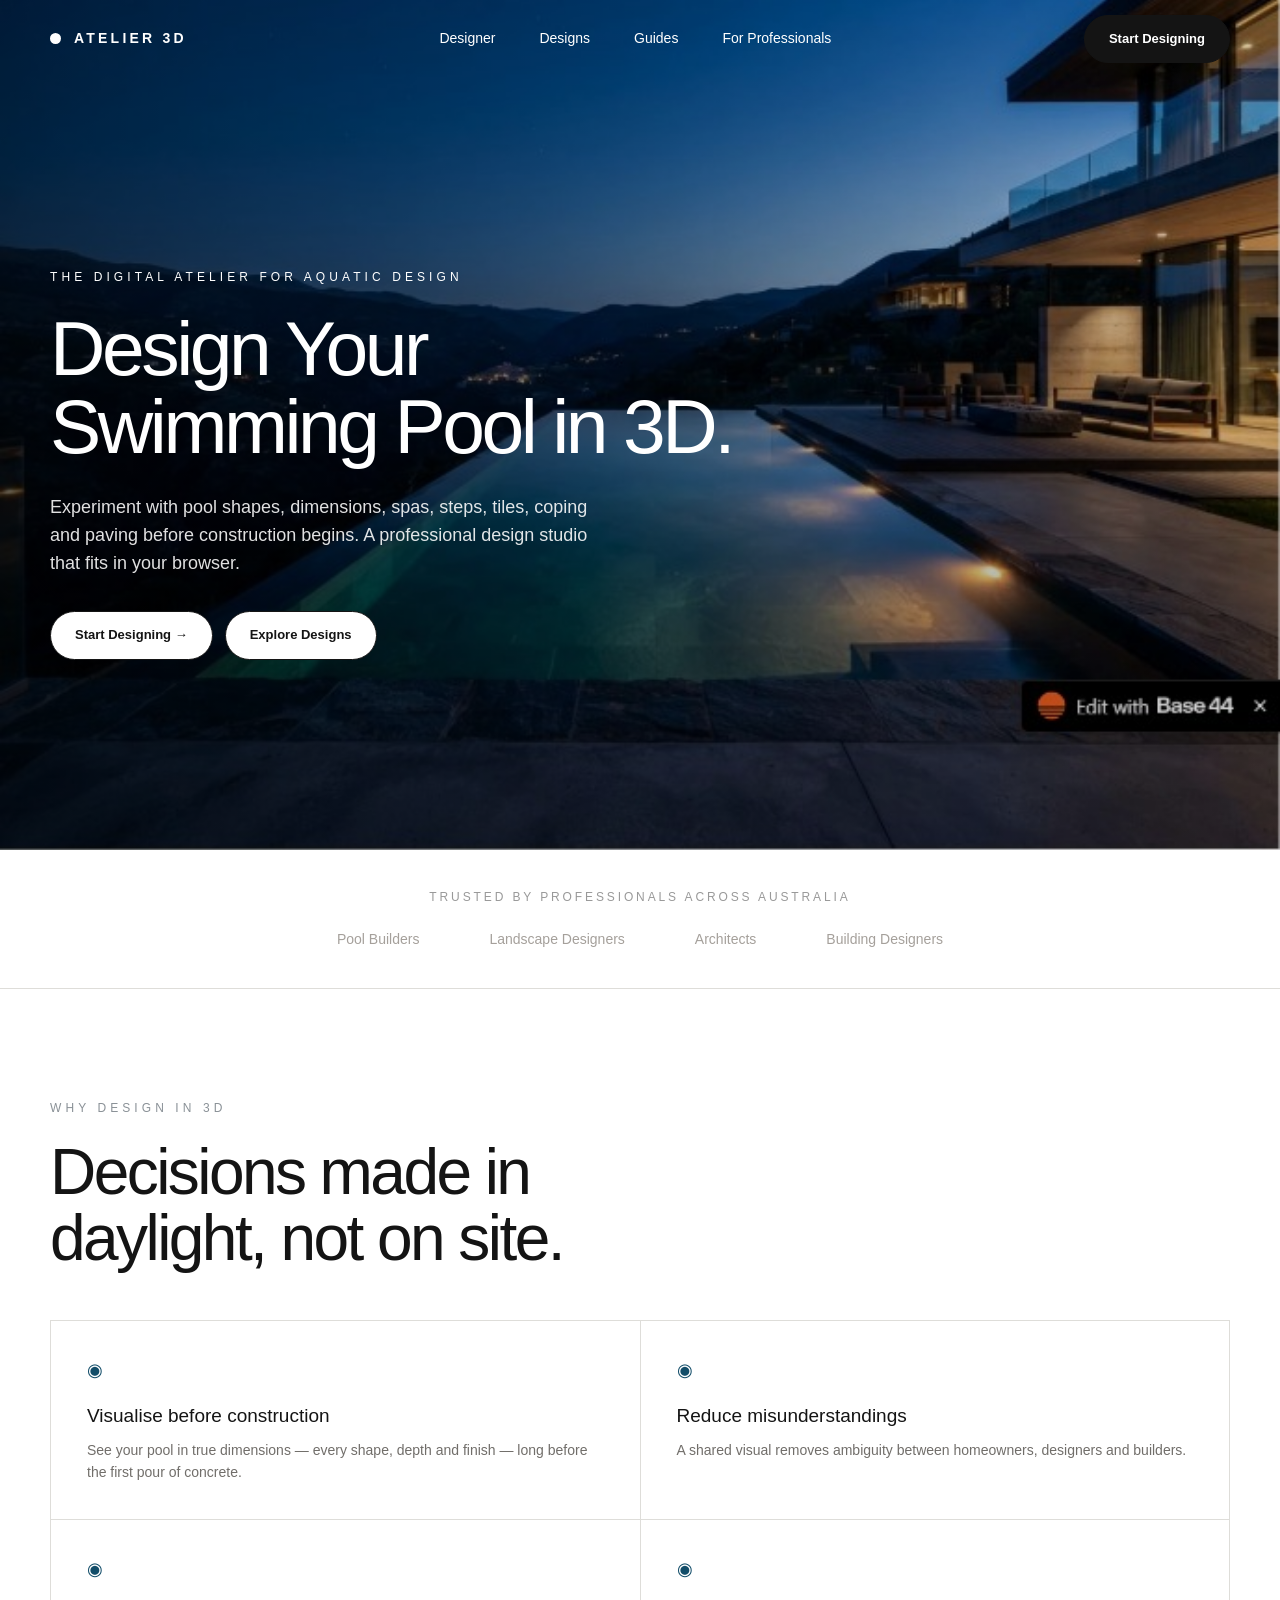
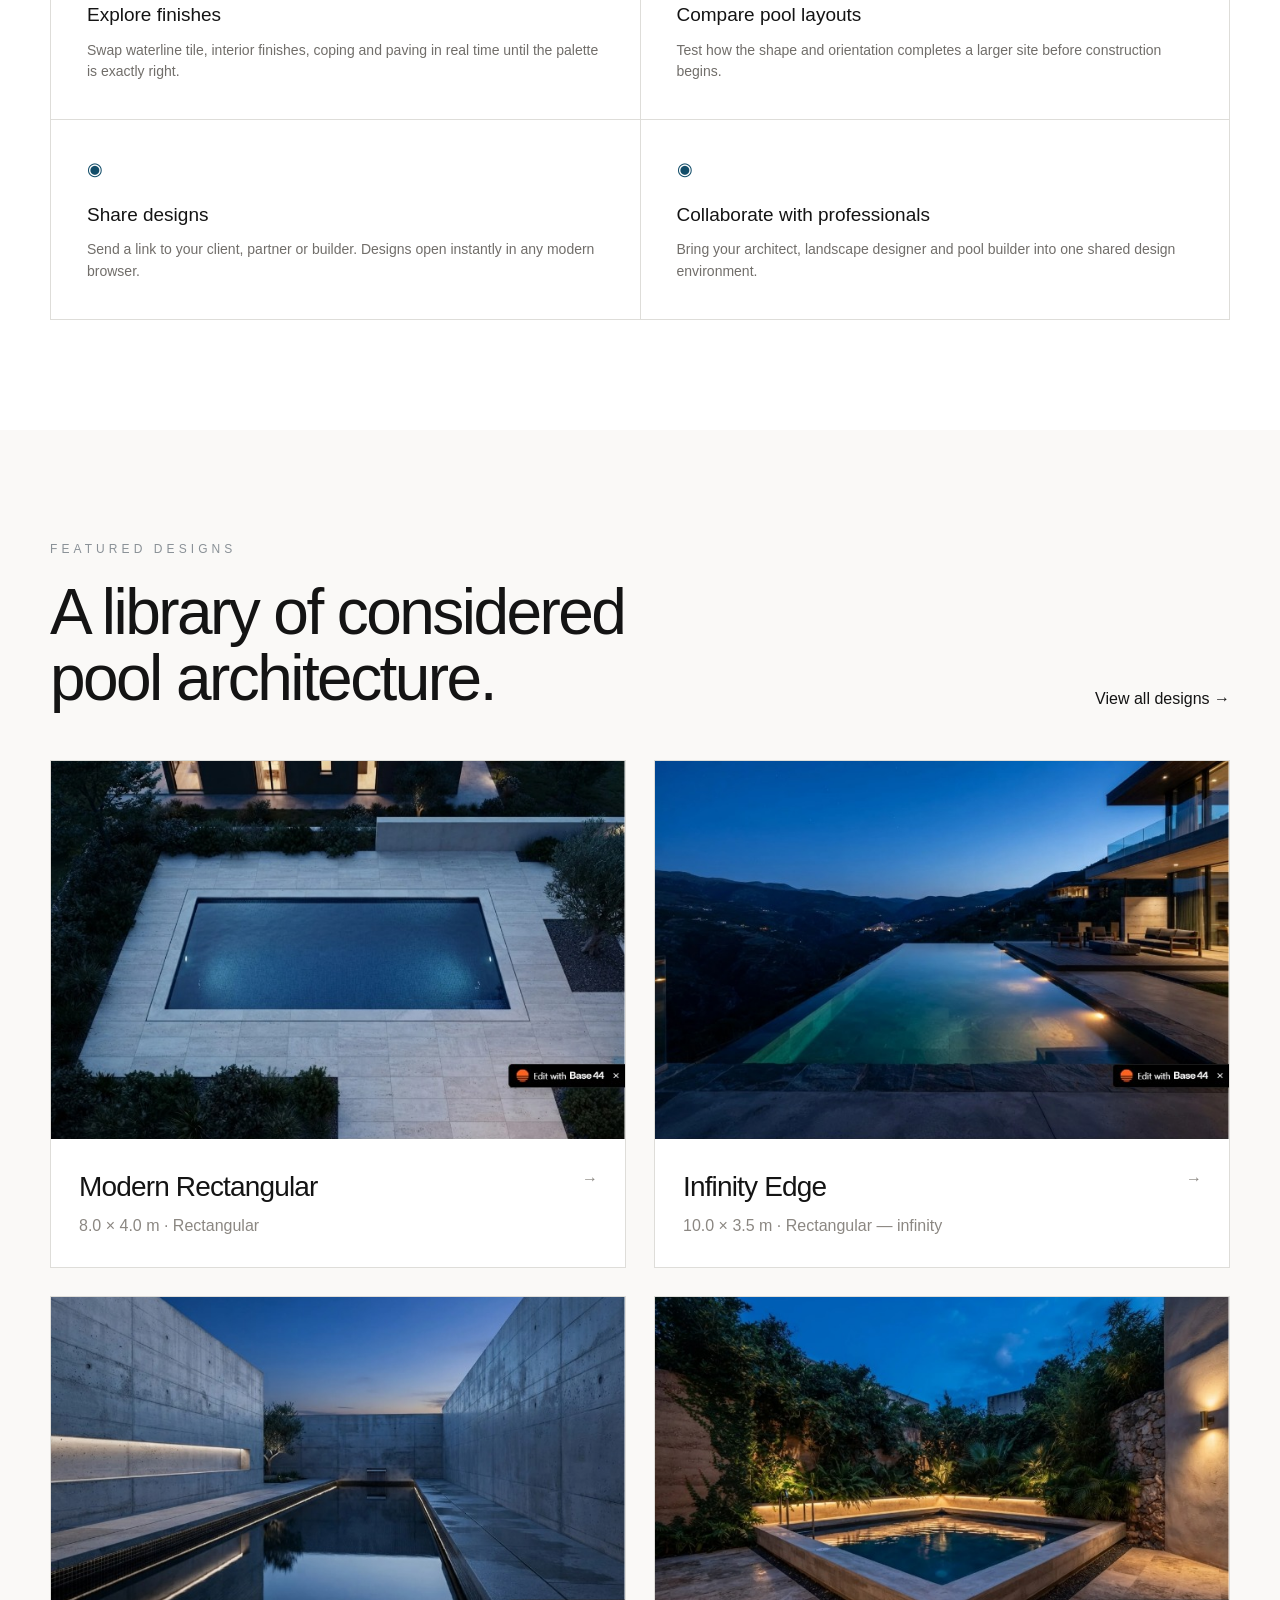
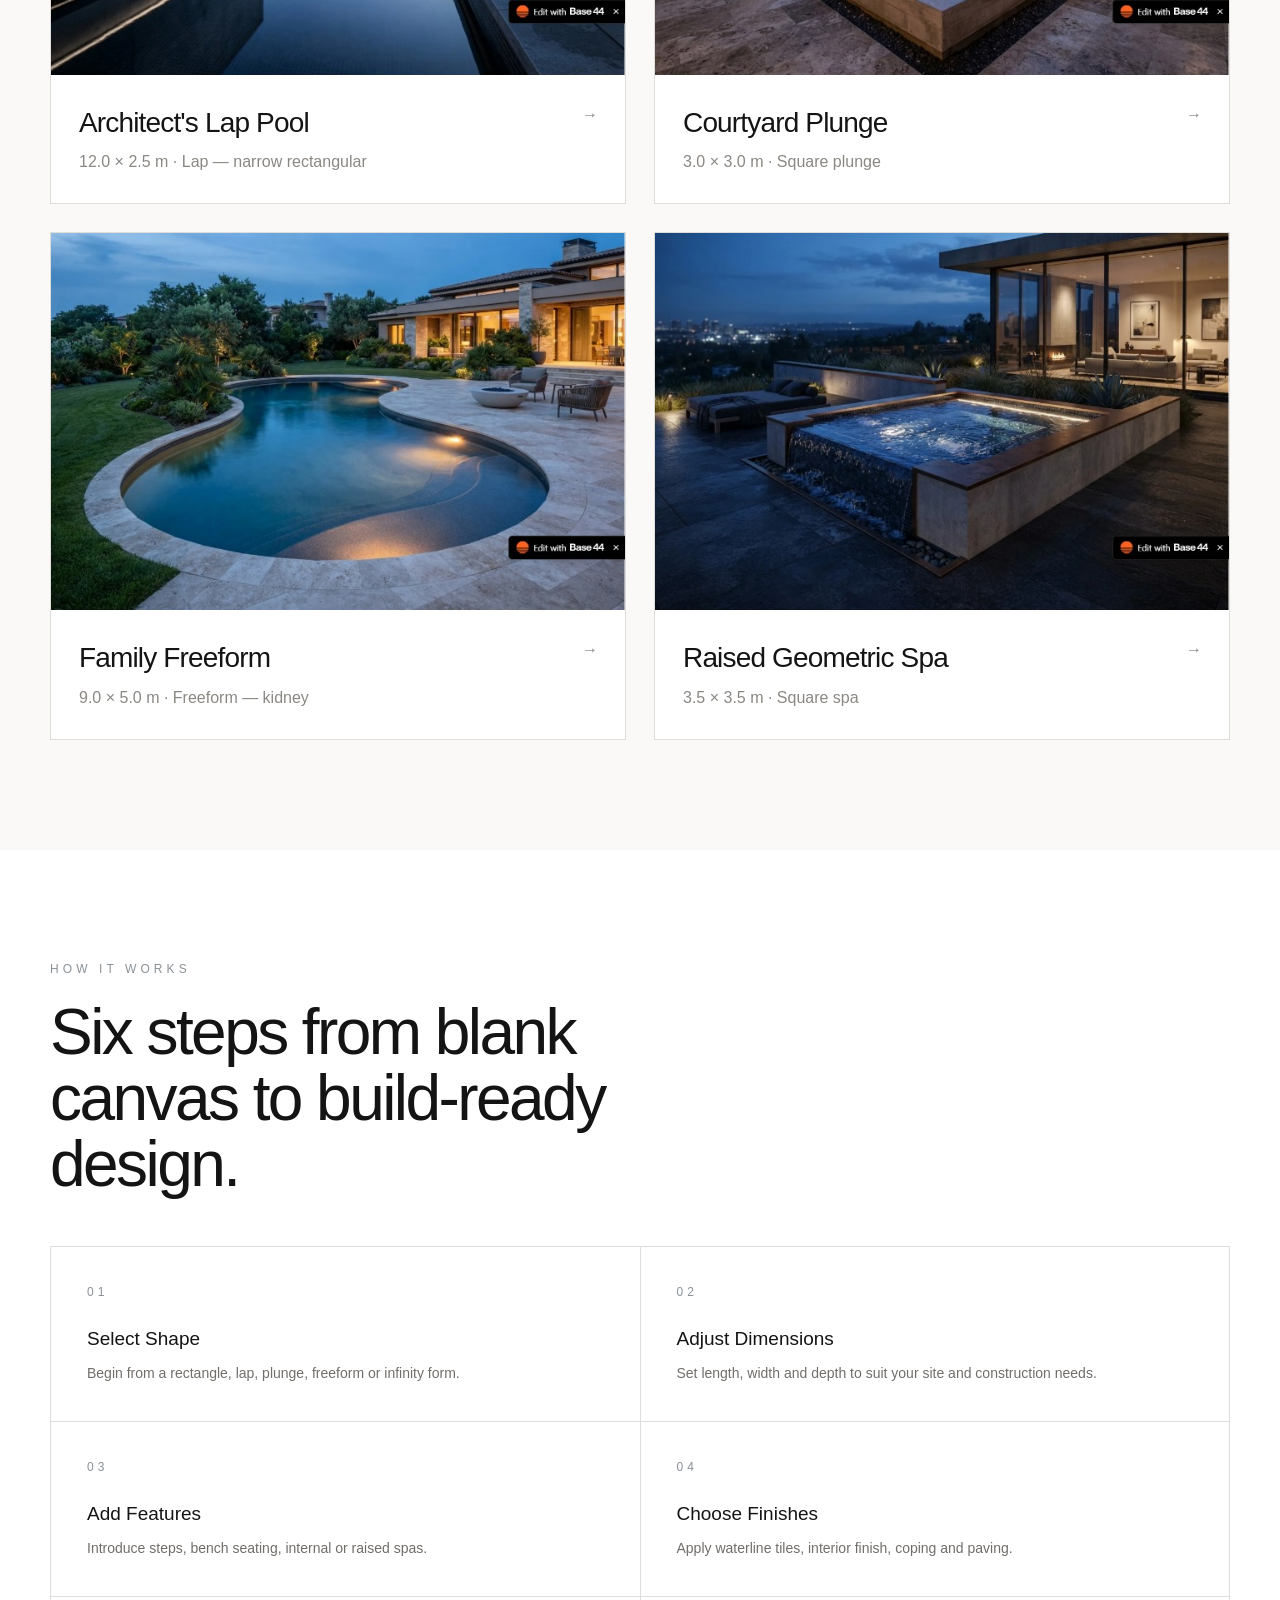
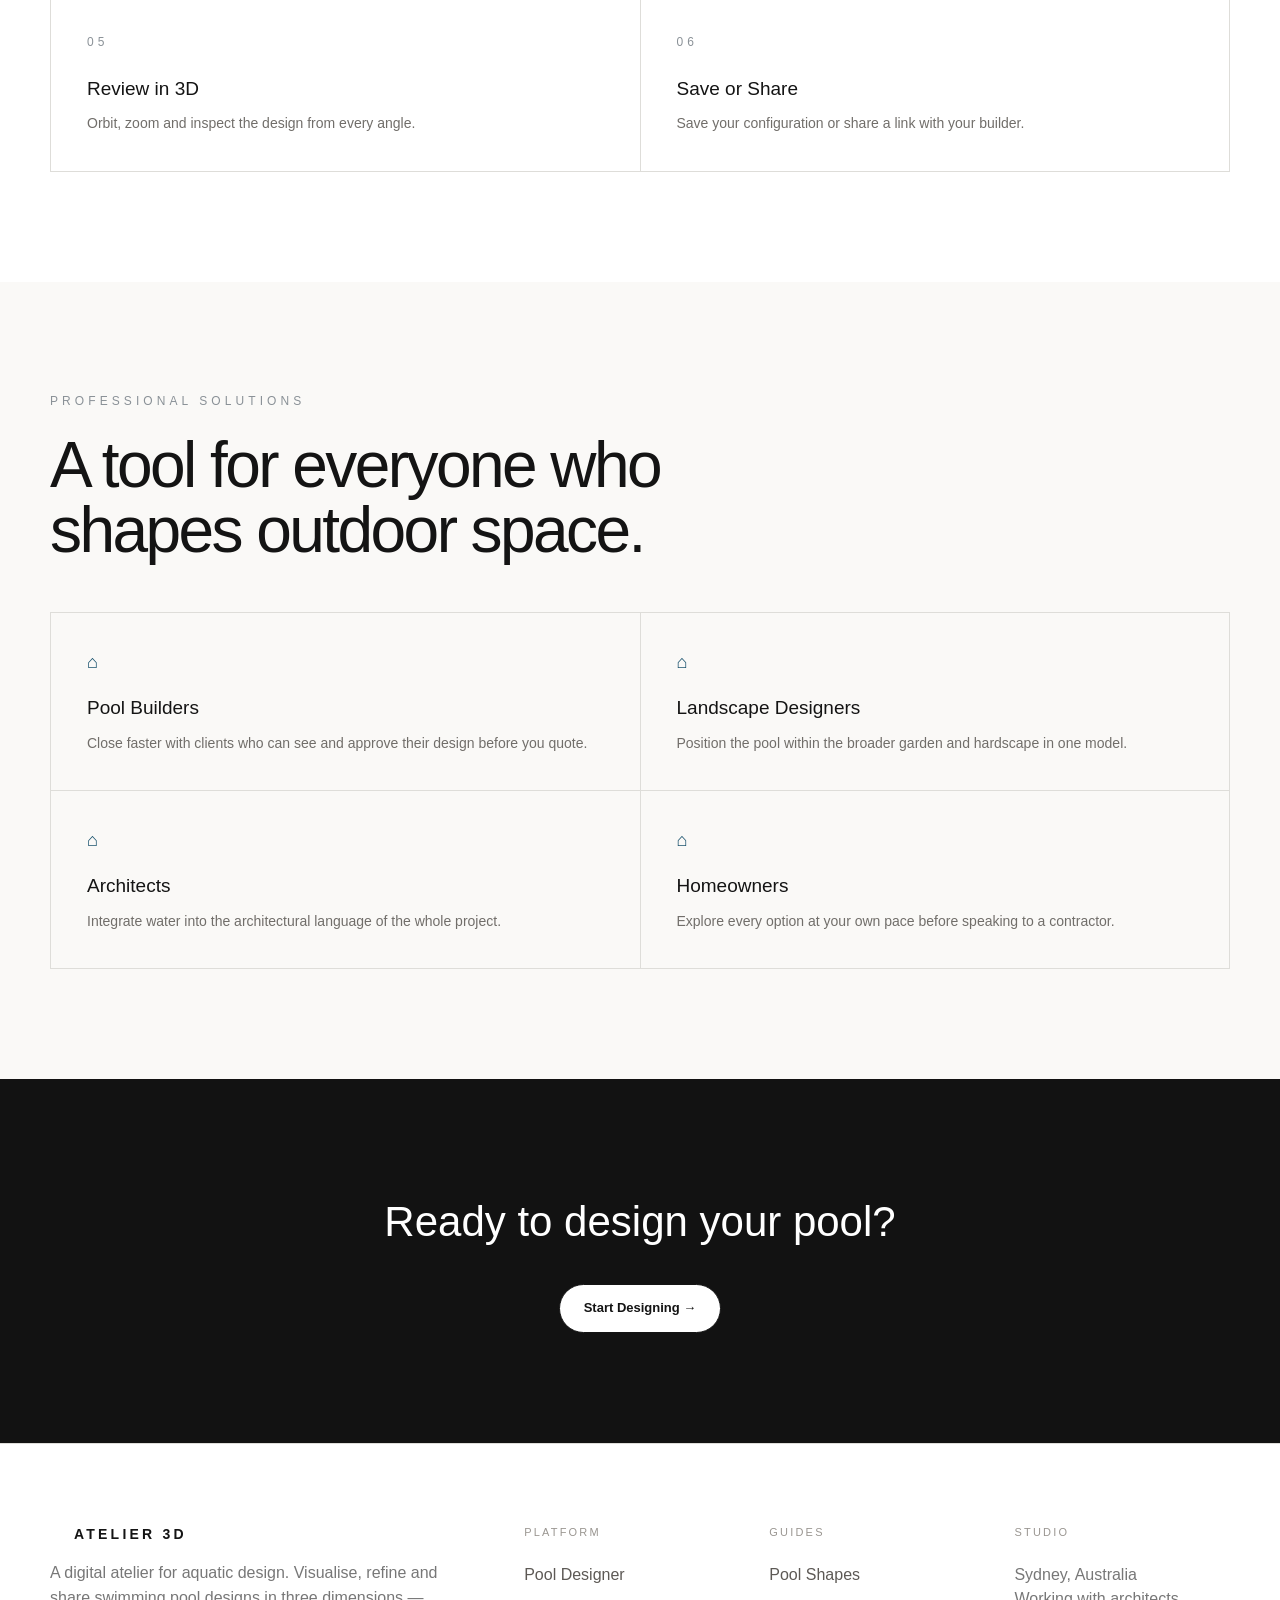
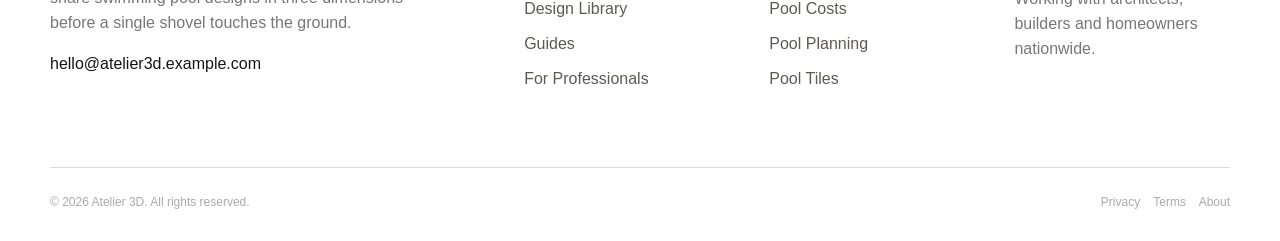
==== commit e5d21313: "Add files via upload" ====
--- a/index.html
+++ b/index.html
@@ -1,6 +1,6 @@
 <!doctype html><html lang="en"><head><meta charset="utf-8"><meta name="viewport" content="width=device-width,initial-scale=1">
 <title>Design Your Swimming Pool in 3D | Atelier 3D</title><meta name="description" content="Atelier 3D pool design studio">
-<link rel="stylesheet" href="assets/css/site.css"></head><body>
+<link rel="stylesheet" href="assets/css/site.css"></head><body class="home-page">
 
 <header class="site-header"><div class="shell nav-wrap">
 <a class="brand" href="index.html"><span class="brand-dot"></span>ATELIER 3D</a>
@@ -14,9 +14,9 @@
 <button class="mobile-toggle" aria-label="Open menu">☰</button>
 </div></header>
 <main>
-<section class="hero"><div class="shell hero-inner"><div class="eyebrow" style="color:#fff">The digital atelier for aquatic design</div>
+<section class="hero"><div class="shell hero-inner"><div class="hero-copy"><div class="eyebrow" style="color:#fff">The digital atelier for aquatic design</div>
 <h1>Design Your Swimming Pool in 3D.</h1><p>Experiment with pool shapes, dimensions, spas, steps, tiles, coping and paving before construction begins. A professional design studio that fits in your browser.</p>
-<div class="hero-actions"><a class="btn btn-light" href="pool-designer/index.html">Start Designing →</a><a class="btn btn-light" href="pool-designs/index.html">Explore Designs</a></div></div></section>
+<div class="hero-actions"><a class="btn btn-light" href="pool-designer/index.html">Start Designing →</a><a class="btn btn-light" href="pool-designs/index.html">Explore Designs</a></div></div></div></section>
 <section class="trust"><div class="shell">Trusted by professionals across Australia<div class="trust-list"><span>Pool Builders</span><span>Landscape Designers</span><span>Architects</span><span>Building Designers</span></div></div></section>
 <section class="section"><div class="shell"><div class="eyebrow">Why design in 3D</div><div class="section-head"><h2>Decisions made in daylight, not on site.</h2></div>
 <div class="feature-grid"><div class="feature-card"><div class="icon">◉</div><h3>Visualise before construction</h3><p>See your pool in true dimensions — every shape, depth and finish — long before the first pour of concrete.</p></div><div class="feature-card"><div class="icon">◉</div><h3>Reduce misunderstandings</h3><p>A shared visual removes ambiguity between homeowners, designers and builders.</p></div><div class="feature-card"><div class="icon">◉</div><h3>Explore finishes</h3><p>Swap waterline tile, interior finishes, coping and paving in real time until the palette is exactly right.</p></div><div class="feature-card"><div class="icon">◉</div><h3>Compare pool layouts</h3><p>Test how the shape and orientation completes a larger site before construction begins.</p></div><div class="feature-card"><div class="icon">◉</div><h3>Share designs</h3><p>Send a link to your client, partner or builder. Designs open instantly in any modern browser.</p></div><div class="feature-card"><div class="icon">◉</div><h3>Collaborate with professionals</h3><p>Bring your architect, landscape designer and pool builder into one shared design environment.</p></div></div></div></section>
--- a/assets/css/site.css
+++ b/assets/css/site.css
@@ -76,3 +76,75 @@
  .footer-grid{grid-template-columns:1fr 1fr;gap:40px}.footer-grid>div:first-child{grid-column:1/-1}.footer-bottom{align-items:flex-start;gap:20px;flex-direction:column}
  .designer-frame{height:72vh;min-height:560px}
 }
+
+
+/* Pool Designer page */
+.studio-page{background:#fff}
+.studio-shell{display:grid;grid-template-columns:255px minmax(0,1fr) 255px;min-height:760px;border-top:1px solid var(--line);border-bottom:1px solid var(--line)}
+.studio-side{background:#faf9f7;padding:34px 24px;border-right:1px solid var(--line)}
+.studio-side.right{border-right:0;border-left:1px solid var(--line);padding:22px 18px}
+.studio-side .eyebrow{margin-bottom:12px}
+.studio-side h1{font-size:29px;font-weight:300;line-height:1.08;letter-spacing:-.035em;margin:0 0 18px}
+.studio-side p{font-size:13px;color:#68645f;line-height:1.55}
+.studio-steps{list-style:none;padding:0;margin:26px 0}
+.studio-steps li{display:grid;grid-template-columns:24px 1fr;gap:8px;margin:16px 0;font-size:12px;color:#5f5b56}
+.studio-steps strong{font-family:Georgia,serif;font-size:12px;color:var(--blue);font-weight:400}
+.studio-stats{display:grid;grid-template-columns:1fr 1fr;gap:16px 12px;padding-top:22px;border-top:1px solid var(--line)}
+.studio-stat small{display:block;font-size:9px;color:#a39f99;letter-spacing:.08em;text-transform:uppercase}
+.studio-stat span{font-size:12px}
+.studio-stage{position:relative;background:#b7b8b4;min-width:0}
+.studio-stage iframe{display:block;width:100%;height:100%;min-height:760px;border:0;background:#b7b8b4}
+.studio-overlay-card{position:absolute;left:18px;bottom:18px;display:grid;grid-template-columns:repeat(4,auto);gap:18px;background:rgba(255,255,255,.92);padding:12px 16px;border:1px solid rgba(0,0,0,.08);font-size:10px;pointer-events:none}
+.studio-overlay-card small{display:block;color:#9a9691;font-size:8px;text-transform:uppercase}
+.controls-head{display:flex;justify-content:space-between;align-items:center;font-size:11px;letter-spacing:.16em;text-transform:uppercase;margin-bottom:28px}
+.control-group{margin-bottom:27px}
+.control-label{font-size:9px;letter-spacing:.13em;text-transform:uppercase;color:#8c8883;margin-bottom:10px}
+.shape-options,.tile-options{display:flex;gap:7px;flex-wrap:wrap}
+.chip{border:1px solid var(--line);border-radius:999px;padding:6px 10px;font-size:9px;background:#fff}
+.chip.active{background:#151515;color:#fff;border-color:#151515}
+.slider-row{display:grid;grid-template-columns:1fr 40px;align-items:center;gap:8px;margin-top:9px}
+.slider-row input{width:100%;accent-color:var(--blue)}
+.slider-row span{text-align:right;font-size:10px}
+.tile-option{display:flex;align-items:center;gap:6px;border:1px solid var(--line);padding:7px 9px;font-size:9px;background:#fff}
+.swatch{width:10px;height:10px;border-radius:50%;background:var(--blue)}
+.switch-row{display:flex;justify-content:space-between;align-items:center;font-size:10px;margin:12px 0}
+.switch{width:31px;height:17px;border-radius:999px;background:#ddd;position:relative}
+.switch::after{content:"";position:absolute;width:13px;height:13px;border-radius:50%;background:#fff;top:2px;left:2px;box-shadow:0 1px 3px rgba(0,0,0,.2)}
+.switch.on{background:var(--blue)}.switch.on::after{left:16px}
+.control-actions{display:grid;gap:10px;margin-top:28px}
+.control-actions .btn{width:100%;padding:11px 14px;font-size:10px}
+.instructions-section,.faq-section,.learn-section{padding:80px 0}
+.instructions-section{background:#fff}.faq-section{background:#faf9f7;border-top:1px solid var(--line);border-bottom:1px solid var(--line)}
+.content-narrow{max-width:760px;margin:auto}
+.content-narrow h2{font-weight:300;font-size:36px;letter-spacing:-.035em;margin:0 0 36px}
+.instruction-grid{display:grid;grid-template-columns:repeat(3,1fr);border-left:1px solid var(--line);border-top:1px solid var(--line)}
+.instruction-card{min-height:130px;padding:20px;border-right:1px solid var(--line);border-bottom:1px solid var(--line)}
+.instruction-card strong{font-family:Georgia,serif;color:var(--blue);font-size:11px;font-weight:400}
+.instruction-card p{font-size:12px;margin:18px 0 0;color:#5e5a55}
+.faq-list{border-top:1px solid var(--line)}
+.faq-item{border-bottom:1px solid var(--line);padding:20px 0}
+.faq-item summary{cursor:pointer;font-size:14px;font-weight:500;list-style:none;display:flex;justify-content:space-between}
+.faq-item summary::-webkit-details-marker{display:none}
+.faq-item p{font-size:13px;color:var(--muted);max-width:650px}
+@media(max-width:1050px){
+ .studio-shell{grid-template-columns:220px minmax(0,1fr)}
+ .studio-side.right{grid-column:1/-1;border-left:0;border-top:1px solid var(--line);display:grid;grid-template-columns:repeat(3,1fr);gap:18px}
+ .controls-head,.control-actions{grid-column:1/-1}
+}
+@media(max-width:760px){
+ .studio-shell{display:block}
+ .studio-side{border-right:0;border-bottom:1px solid var(--line)}
+ .studio-stage iframe{min-height:620px}
+ .studio-side.right{display:block;border-top:1px solid var(--line)}
+ .instruction-grid{grid-template-columns:1fr}
+ .studio-overlay-card{grid-template-columns:repeat(2,auto)}
+}
+
+/* Homepage hero alignment and full-bleed header overlay */
+.home-page .site-header{position:absolute;inset:0 0 auto 0;z-index:20;color:#fff;background:transparent}
+.home-page .main-nav{color:#fff}
+.home-page .brand-dot{background:#fff}
+.home-page .hero{min-height:850px;padding-top:78px}
+.home-page .hero-inner{width:min(var(--max),calc(100% - 44px));max-width:none;margin:0 auto;padding:90px 0}
+.home-page .hero-copy{max-width:690px;margin:0}
+@media(max-width:760px){.home-page .site-header{color:#fff}.home-page .main-nav{color:var(--ink);background:#fff}.home-page .brand-dot{background:#fff}.home-page .hero{min-height:760px;padding-top:64px}.home-page .hero-inner{width:min(100% - 30px,var(--max));padding:78px 0 60px}.home-page .hero-copy{max-width:100%}}
